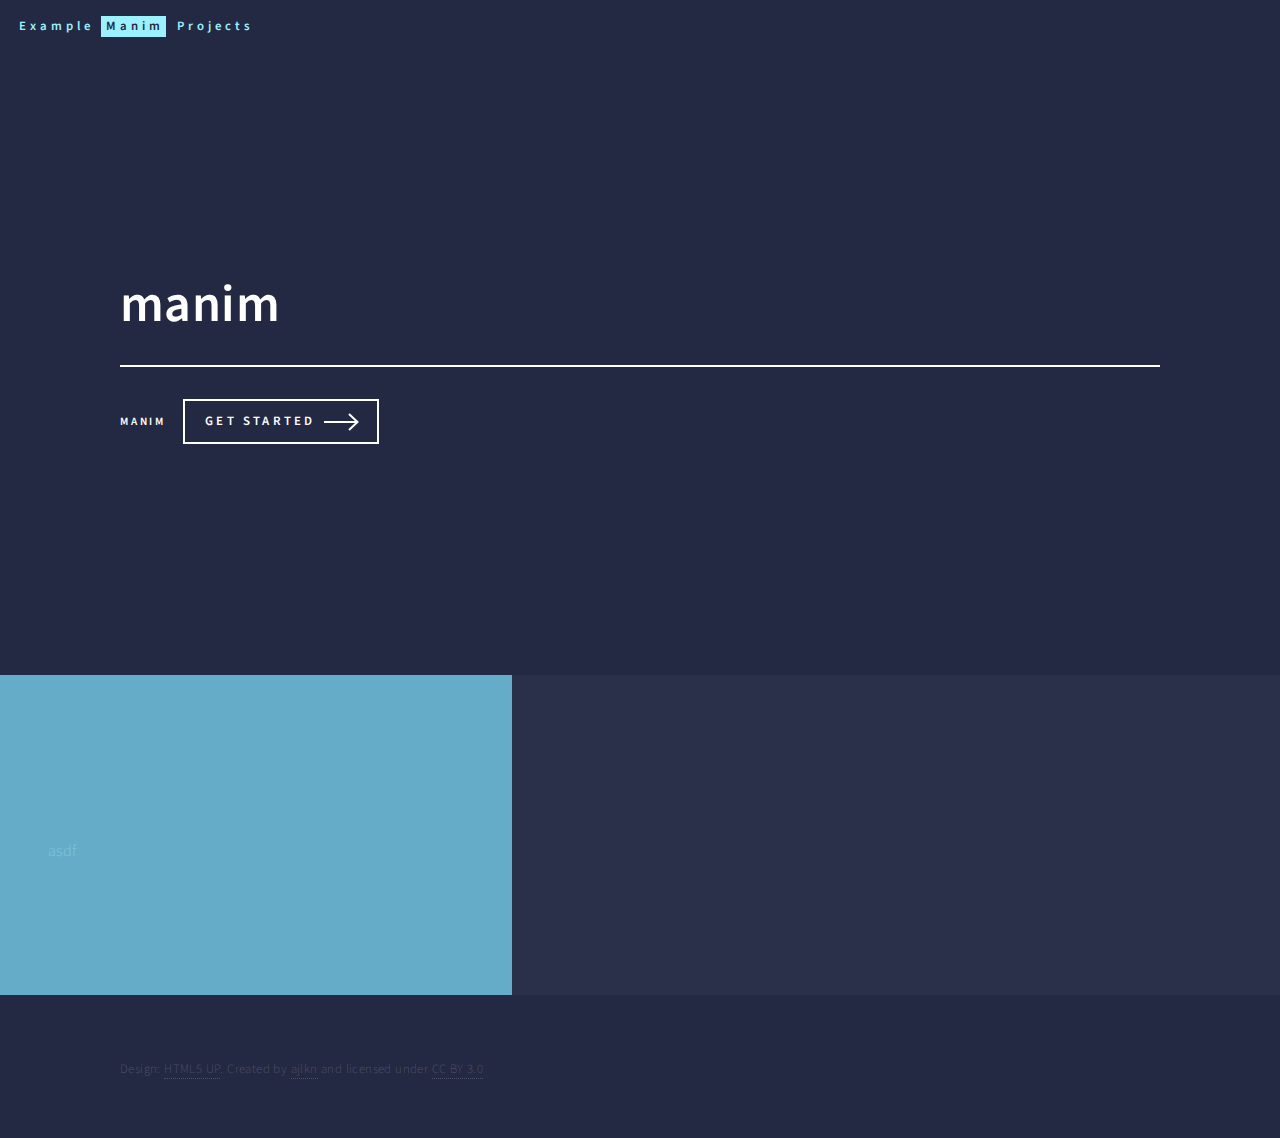
==== index.html @ ce010a5f "Add examples and example images" ====
<!DOCTYPE html>
<!--
	Forty by HTML5 UP
	html5up.net | @ajlkn
	Free for personal and commercial use under the CCA 3.0 license (html5up.net/license)
-->
<html>
    <head>
        <title>Manim Examples</title>
        <meta charset="utf-8" />
        <meta
            name="viewport"
            content="width=device-width, initial-scale=1, user-scalable=no"
        />
        <link rel="stylesheet" href="assets/css/main.css" />
        <noscript
            ><link rel="stylesheet" href="assets/css/noscript.css"
        /></noscript>
    </head>
    <body class="is-preload">
        <!-- Wrapper -->
        <div id="wrapper">
            <!-- Header -->
            <header id="header" class="alt">
                <a href="index.html" class="logo">
                    Example <strong>Manim</strong> Projects
                </a>
            </header>

            <!-- Banner -->
            <section id="banner" class="major">
                <div class="inner">
                    <header class="major">
                        <h1>manim</h1>
                    </header>
                    <div class="content">
                        <p>
                            manim
                        </p>
                        <ul class="actions">
                            <li>
                                <a href="#one" class="button next scrolly"
                                    >Get Started</a
                                >
                            </li>
                        </ul>
                    </div>
                </div>
            </section>

            <!-- Main -->
            <div id="main">
                <!-- Examples section -->
                <section id="one" class="tiles">
                    <article>
                        asdf
                    </article>
                </section>
            </div>

            <!-- Footer -->
            <footer id="footer">
                <div class="inner">
                    <ul class="copyright">
                        <li>
                            Design: <a href="https://html5up.net">HTML5 UP</a>.
                            Created by
                            <a href="https://twitter.com/ajlkn">ajlkn</a> and
                            licensed under
                            <a
                                href="http://creativecommons.org/licenses/by/3.0/"
                                >CC BY 3.0</a
                            >
                        </li>
                    </ul>
                </div>
            </footer>
        </div>

        <!-- Scripts -->
        <script src="assets/js/jquery.min.js"></script>
        <script src="assets/js/jquery.scrolly.min.js"></script>
        <script src="assets/js/jquery.scrollex.min.js"></script>
        <script src="assets/js/browser.min.js"></script>
        <script src="assets/js/breakpoints.min.js"></script>
        <script src="assets/js/util.js"></script>
        <script src="assets/js/main.js"></script>
    </body>
</html>
---- assets/css/main.css ----
@import url(fontawesome-all.min.css);
@import url("https://fonts.googleapis.com/css?family=Source+Sans+Pro:300,300italic,600,600italic");

/*
	Forty by HTML5 UP
	html5up.net | @ajlkn
	Free for personal and commercial use under the CCA 3.0 license (html5up.net/license)
*/

html, body, div, span, applet, object,
iframe, h1, h2, h3, h4, h5, h6, p, blockquote,
pre, a, abbr, acronym, address, big, cite,
code, del, dfn, em, img, ins, kbd, q, s, samp,
small, strike, strong, sub, sup, tt, var, b,
u, i, center, dl, dt, dd, ol, ul, li, fieldset,
form, label, legend, table, caption, tbody,
tfoot, thead, tr, th, td, article, aside,
canvas, details, embed, figure, figcaption,
footer, header, hgroup, menu, nav, output, ruby,
section, summary, time, mark, audio, video {
	margin: 0;
	padding: 0;
	border: 0;
	font-size: 100%;
	font: inherit;
	vertical-align: baseline;}

article, aside, details, figcaption, figure,
footer, header, hgroup, menu, nav, section {
	display: block;}

body {
	line-height: 1;
}

ol, ul {
	list-style: none;
}

blockquote, q {
	quotes: none;
}

	blockquote:before, blockquote:after, q:before, q:after {
		content: '';
		content: none;
	}

table {
	border-collapse: collapse;
	border-spacing: 0;
}

body {
	-webkit-text-size-adjust: none;
}

mark {
	background-color: transparent;
	color: inherit;
}

input::-moz-focus-inner {
	border: 0;
	padding: 0;
}

input, select, textarea {
	-moz-appearance: none;
	-webkit-appearance: none;
	-ms-appearance: none;
	appearance: none;
}

/* Basic */

	@-ms-viewport {
		width: device-width;
	}

	body {
		-ms-overflow-style: scrollbar;
	}

	@media screen and (max-width: 480px) {

		html, body {
			min-width: 320px;
		}

	}

	html {
		box-sizing: border-box;
	}

	*, *:before, *:after {
		box-sizing: inherit;
	}

	body {
		background: #242943;
	}

		body.is-preload *, body.is-preload *:before, body.is-preload *:after {
			-moz-animation: none !important;
			-webkit-animation: none !important;
			-ms-animation: none !important;
			animation: none !important;
			-moz-transition: none !important;
			-webkit-transition: none !important;
			-ms-transition: none !important;
			transition: none !important;
		}

/* Type */

	body, input, select, textarea {
		color: #ffffff;
		font-family: "Source Sans Pro", Helvetica, sans-serif;
		font-size: 17pt;
		font-weight: 300;
		letter-spacing: 0.025em;
		line-height: 1.65;
	}

		@media screen and (max-width: 1680px) {

			body, input, select, textarea {
				font-size: 14pt;
			}

		}

		@media screen and (max-width: 1280px) {

			body, input, select, textarea {
				font-size: 12pt;
			}

		}

		@media screen and (max-width: 360px) {

			body, input, select, textarea {
				font-size: 11pt;
			}

		}

	a {
		-moz-transition: color 0.2s ease-in-out, border-bottom-color 0.2s ease-in-out;
		-webkit-transition: color 0.2s ease-in-out, border-bottom-color 0.2s ease-in-out;
		-ms-transition: color 0.2s ease-in-out, border-bottom-color 0.2s ease-in-out;
		transition: color 0.2s ease-in-out, border-bottom-color 0.2s ease-in-out;
		border-bottom: dotted 1px;
		color: inherit;
		text-decoration: none;
	}

		a:hover {
			border-bottom-color: transparent;
			color: #9bf1ff !important;
		}

		a:active {
			color: #53e3fb !important;
		}

	strong, b {
		color: #ffffff;
		font-weight: 600;
	}

	em, i {
		font-style: italic;
	}

	p {
		margin: 0 0 2em 0;
	}

	h1, h2, h3, h4, h5, h6 {
		color: #ffffff;
		font-weight: 600;
		line-height: 1.65;
		margin: 0 0 1em 0;
	}

		h1 a, h2 a, h3 a, h4 a, h5 a, h6 a {
			color: inherit;
			border-bottom: 0;
		}

	h1 {
		font-size: 2.5em;
	}

	h2 {
		font-size: 1.75em;
	}

	h3 {
		font-size: 1.35em;
	}

	h4 {
		font-size: 1.1em;
	}

	h5 {
		font-size: 0.9em;
	}

	h6 {
		font-size: 0.7em;
	}

	@media screen and (max-width: 736px) {

		h1 {
			font-size: 2em;
		}

		h2 {
			font-size: 1.5em;
		}

		h3 {
			font-size: 1.25em;
		}

	}

	sub {
		font-size: 0.8em;
		position: relative;
		top: 0.5em;
	}

	sup {
		font-size: 0.8em;
		position: relative;
		top: -0.5em;
	}

	blockquote {
		border-left: solid 4px rgba(212, 212, 255, 0.1);
		font-style: italic;
		margin: 0 0 2em 0;
		padding: 0.5em 0 0.5em 2em;
	}

	code {
		background: rgba(212, 212, 255, 0.035);
		font-family: "Courier New", monospace;
		font-size: 0.9em;
		margin: 0 0.25em;
		padding: 0.25em 0.65em;
	}

	pre {
		-webkit-overflow-scrolling: touch;
		font-family: "Courier New", monospace;
		font-size: 0.9em;
		margin: 0 0 2em 0;
	}

		pre code {
			display: block;
			line-height: 1.75;
			padding: 1em 1.5em;
			overflow-x: auto;
		}

	hr {
		border: 0;
		border-bottom: solid 1px rgba(212, 212, 255, 0.1);
		margin: 2em 0;
	}

		hr.major {
			margin: 3em 0;
		}

	.align-left {
		text-align: left;
	}

	.align-center {
		text-align: center;
	}

	.align-right {
		text-align: right;
	}

/* Row */

	.row {
		display: flex;
		flex-wrap: wrap;
		box-sizing: border-box;
		align-items: stretch;
	}

		.row > * {
			box-sizing: border-box;
		}

		.row.gtr-uniform > * > :last-child {
			margin-bottom: 0;
		}

		.row.aln-left {
			justify-content: flex-start;
		}

		.row.aln-center {
			justify-content: center;
		}

		.row.aln-right {
			justify-content: flex-end;
		}

		.row.aln-top {
			align-items: flex-start;
		}

		.row.aln-middle {
			align-items: center;
		}

		.row.aln-bottom {
			align-items: flex-end;
		}

		.row > .imp {
			order: -1;
		}

		.row > .col-1 {
			width: 8.33333%;
		}

		.row > .off-1 {
			margin-left: 8.33333%;
		}

		.row > .col-2 {
			width: 16.66667%;
		}

		.row > .off-2 {
			margin-left: 16.66667%;
		}

		.row > .col-3 {
			width: 25%;
		}

		.row > .off-3 {
			margin-left: 25%;
		}

		.row > .col-4 {
			width: 33.33333%;
		}

		.row > .off-4 {
			margin-left: 33.33333%;
		}

		.row > .col-5 {
			width: 41.66667%;
		}

		.row > .off-5 {
			margin-left: 41.66667%;
		}

		.row > .col-6 {
			width: 50%;
		}

		.row > .off-6 {
			margin-left: 50%;
		}

		.row > .col-7 {
			width: 58.33333%;
		}

		.row > .off-7 {
			margin-left: 58.33333%;
		}

		.row > .col-8 {
			width: 66.66667%;
		}

		.row > .off-8 {
			margin-left: 66.66667%;
		}

		.row > .col-9 {
			width: 75%;
		}

		.row > .off-9 {
			margin-left: 75%;
		}

		.row > .col-10 {
			width: 83.33333%;
		}

		.row > .off-10 {
			margin-left: 83.33333%;
		}

		.row > .col-11 {
			width: 91.66667%;
		}

		.row > .off-11 {
			margin-left: 91.66667%;
		}

		.row > .col-12 {
			width: 100%;
		}

		.row > .off-12 {
			margin-left: 100%;
		}

		.row.gtr-0 {
			margin-top: 0;
			margin-left: 0em;
		}

			.row.gtr-0 > * {
				padding: 0 0 0 0em;
			}

			.row.gtr-0.gtr-uniform {
				margin-top: 0em;
			}

				.row.gtr-0.gtr-uniform > * {
					padding-top: 0em;
				}

		.row.gtr-25 {
			margin-top: 0;
			margin-left: -0.5em;
		}

			.row.gtr-25 > * {
				padding: 0 0 0 0.5em;
			}

			.row.gtr-25.gtr-uniform {
				margin-top: -0.5em;
			}

				.row.gtr-25.gtr-uniform > * {
					padding-top: 0.5em;
				}

		.row.gtr-50 {
			margin-top: 0;
			margin-left: -1em;
		}

			.row.gtr-50 > * {
				padding: 0 0 0 1em;
			}

			.row.gtr-50.gtr-uniform {
				margin-top: -1em;
			}

				.row.gtr-50.gtr-uniform > * {
					padding-top: 1em;
				}

		.row {
			margin-top: 0;
			margin-left: -2em;
		}

			.row > * {
				padding: 0 0 0 2em;
			}

			.row.gtr-uniform {
				margin-top: -2em;
			}

				.row.gtr-uniform > * {
					padding-top: 2em;
				}

		.row.gtr-150 {
			margin-top: 0;
			margin-left: -3em;
		}

			.row.gtr-150 > * {
				padding: 0 0 0 3em;
			}

			.row.gtr-150.gtr-uniform {
				margin-top: -3em;
			}

				.row.gtr-150.gtr-uniform > * {
					padding-top: 3em;
				}

		.row.gtr-200 {
			margin-top: 0;
			margin-left: -4em;
		}

			.row.gtr-200 > * {
				padding: 0 0 0 4em;
			}

			.row.gtr-200.gtr-uniform {
				margin-top: -4em;
			}

				.row.gtr-200.gtr-uniform > * {
					padding-top: 4em;
				}

		@media screen and (max-width: 1680px) {

			.row {
				display: flex;
				flex-wrap: wrap;
				box-sizing: border-box;
				align-items: stretch;
			}

				.row > * {
					box-sizing: border-box;
				}

				.row.gtr-uniform > * > :last-child {
					margin-bottom: 0;
				}

				.row.aln-left {
					justify-content: flex-start;
				}

				.row.aln-center {
					justify-content: center;
				}

				.row.aln-right {
					justify-content: flex-end;
				}

				.row.aln-top {
					align-items: flex-start;
				}

				.row.aln-middle {
					align-items: center;
				}

				.row.aln-bottom {
					align-items: flex-end;
				}

				.row > .imp-xlarge {
					order: -1;
				}

				.row > .col-1-xlarge {
					width: 8.33333%;
				}

				.row > .off-1-xlarge {
					margin-left: 8.33333%;
				}

				.row > .col-2-xlarge {
					width: 16.66667%;
				}

				.row > .off-2-xlarge {
					margin-left: 16.66667%;
				}

				.row > .col-3-xlarge {
					width: 25%;
				}

				.row > .off-3-xlarge {
					margin-left: 25%;
				}

				.row > .col-4-xlarge {
					width: 33.33333%;
				}

				.row > .off-4-xlarge {
					margin-left: 33.33333%;
				}

				.row > .col-5-xlarge {
					width: 41.66667%;
				}

				.row > .off-5-xlarge {
					margin-left: 41.66667%;
				}

				.row > .col-6-xlarge {
					width: 50%;
				}

				.row > .off-6-xlarge {
					margin-left: 50%;
				}

				.row > .col-7-xlarge {
					width: 58.33333%;
				}

				.row > .off-7-xlarge {
					margin-left: 58.33333%;
				}

				.row > .col-8-xlarge {
					width: 66.66667%;
				}

				.row > .off-8-xlarge {
					margin-left: 66.66667%;
				}

				.row > .col-9-xlarge {
					width: 75%;
				}

				.row > .off-9-xlarge {
					margin-left: 75%;
				}

				.row > .col-10-xlarge {
					width: 83.33333%;
				}

				.row > .off-10-xlarge {
					margin-left: 83.33333%;
				}

				.row > .col-11-xlarge {
					width: 91.66667%;
				}

				.row > .off-11-xlarge {
					margin-left: 91.66667%;
				}

				.row > .col-12-xlarge {
					width: 100%;
				}

				.row > .off-12-xlarge {
					margin-left: 100%;
				}

				.row.gtr-0 {
					margin-top: 0;
					margin-left: 0em;
				}

					.row.gtr-0 > * {
						padding: 0 0 0 0em;
					}

					.row.gtr-0.gtr-uniform {
						margin-top: 0em;
					}

						.row.gtr-0.gtr-uniform > * {
							padding-top: 0em;
						}

				.row.gtr-25 {
					margin-top: 0;
					margin-left: -0.5em;
				}

					.row.gtr-25 > * {
						padding: 0 0 0 0.5em;
					}

					.row.gtr-25.gtr-uniform {
						margin-top: -0.5em;
					}

						.row.gtr-25.gtr-uniform > * {
							padding-top: 0.5em;
						}

				.row.gtr-50 {
					margin-top: 0;
					margin-left: -1em;
				}

					.row.gtr-50 > * {
						padding: 0 0 0 1em;
					}

					.row.gtr-50.gtr-uniform {
						margin-top: -1em;
					}

						.row.gtr-50.gtr-uniform > * {
							padding-top: 1em;
						}

				.row {
					margin-top: 0;
					margin-left: -2em;
				}

					.row > * {
						padding: 0 0 0 2em;
					}

					.row.gtr-uniform {
						margin-top: -2em;
					}

						.row.gtr-uniform > * {
							padding-top: 2em;
						}

				.row.gtr-150 {
					margin-top: 0;
					margin-left: -3em;
				}

					.row.gtr-150 > * {
						padding: 0 0 0 3em;
					}

					.row.gtr-150.gtr-uniform {
						margin-top: -3em;
					}

						.row.gtr-150.gtr-uniform > * {
							padding-top: 3em;
						}

				.row.gtr-200 {
					margin-top: 0;
					margin-left: -4em;
				}

					.row.gtr-200 > * {
						padding: 0 0 0 4em;
					}

					.row.gtr-200.gtr-uniform {
						margin-top: -4em;
					}

						.row.gtr-200.gtr-uniform > * {
							padding-top: 4em;
						}

		}

		@media screen and (max-width: 1280px) {

			.row {
				display: flex;
				flex-wrap: wrap;
				box-sizing: border-box;
				align-items: stretch;
			}

				.row > * {
					box-sizing: border-box;
				}

				.row.gtr-uniform > * > :last-child {
					margin-bottom: 0;
				}

				.row.aln-left {
					justify-content: flex-start;
				}

				.row.aln-center {
					justify-content: center;
				}

				.row.aln-right {
					justify-content: flex-end;
				}

				.row.aln-top {
					align-items: flex-start;
				}

				.row.aln-middle {
					align-items: center;
				}

				.row.aln-bottom {
					align-items: flex-end;
				}

				.row > .imp-large {
					order: -1;
				}

				.row > .col-1-large {
					width: 8.33333%;
				}

				.row > .off-1-large {
					margin-left: 8.33333%;
				}

				.row > .col-2-large {
					width: 16.66667%;
				}

				.row > .off-2-large {
					margin-left: 16.66667%;
				}

				.row > .col-3-large {
					width: 25%;
				}

				.row > .off-3-large {
					margin-left: 25%;
				}

				.row > .col-4-large {
					width: 33.33333%;
				}

				.row > .off-4-large {
					margin-left: 33.33333%;
				}

				.row > .col-5-large {
					width: 41.66667%;
				}

				.row > .off-5-large {
					margin-left: 41.66667%;
				}

				.row > .col-6-large {
					width: 50%;
				}

				.row > .off-6-large {
					margin-left: 50%;
				}

				.row > .col-7-large {
					width: 58.33333%;
				}

				.row > .off-7-large {
					margin-left: 58.33333%;
				}

				.row > .col-8-large {
					width: 66.66667%;
				}

				.row > .off-8-large {
					margin-left: 66.66667%;
				}

				.row > .col-9-large {
					width: 75%;
				}

				.row > .off-9-large {
					margin-left: 75%;
				}

				.row > .col-10-large {
					width: 83.33333%;
				}

				.row > .off-10-large {
					margin-left: 83.33333%;
				}

				.row > .col-11-large {
					width: 91.66667%;
				}

				.row > .off-11-large {
					margin-left: 91.66667%;
				}

				.row > .col-12-large {
					width: 100%;
				}

				.row > .off-12-large {
					margin-left: 100%;
				}

				.row.gtr-0 {
					margin-top: 0;
					margin-left: 0em;
				}

					.row.gtr-0 > * {
						padding: 0 0 0 0em;
					}

					.row.gtr-0.gtr-uniform {
						margin-top: 0em;
					}

						.row.gtr-0.gtr-uniform > * {
							padding-top: 0em;
						}

				.row.gtr-25 {
					margin-top: 0;
					margin-left: -0.375em;
				}

					.row.gtr-25 > * {
						padding: 0 0 0 0.375em;
					}

					.row.gtr-25.gtr-uniform {
						margin-top: -0.375em;
					}

						.row.gtr-25.gtr-uniform > * {
							padding-top: 0.375em;
						}

				.row.gtr-50 {
					margin-top: 0;
					margin-left: -0.75em;
				}

					.row.gtr-50 > * {
						padding: 0 0 0 0.75em;
					}

					.row.gtr-50.gtr-uniform {
						margin-top: -0.75em;
					}

						.row.gtr-50.gtr-uniform > * {
							padding-top: 0.75em;
						}

				.row {
					margin-top: 0;
					margin-left: -1.5em;
				}

					.row > * {
						padding: 0 0 0 1.5em;
					}

					.row.gtr-uniform {
						margin-top: -1.5em;
					}

						.row.gtr-uniform > * {
							padding-top: 1.5em;
						}

				.row.gtr-150 {
					margin-top: 0;
					margin-left: -2.25em;
				}

					.row.gtr-150 > * {
						padding: 0 0 0 2.25em;
					}

					.row.gtr-150.gtr-uniform {
						margin-top: -2.25em;
					}

						.row.gtr-150.gtr-uniform > * {
							padding-top: 2.25em;
						}

				.row.gtr-200 {
					margin-top: 0;
					margin-left: -3em;
				}

					.row.gtr-200 > * {
						padding: 0 0 0 3em;
					}

					.row.gtr-200.gtr-uniform {
						margin-top: -3em;
					}

						.row.gtr-200.gtr-uniform > * {
							padding-top: 3em;
						}

		}

		@media screen and (max-width: 980px) {

			.row {
				display: flex;
				flex-wrap: wrap;
				box-sizing: border-box;
				align-items: stretch;
			}

				.row > * {
					box-sizing: border-box;
				}

				.row.gtr-uniform > * > :last-child {
					margin-bottom: 0;
				}

				.row.aln-left {
					justify-content: flex-start;
				}

				.row.aln-center {
					justify-content: center;
				}

				.row.aln-right {
					justify-content: flex-end;
				}

				.row.aln-top {
					align-items: flex-start;
				}

				.row.aln-middle {
					align-items: center;
				}

				.row.aln-bottom {
					align-items: flex-end;
				}

				.row > .imp-medium {
					order: -1;
				}

				.row > .col-1-medium {
					width: 8.33333%;
				}

				.row > .off-1-medium {
					margin-left: 8.33333%;
				}

				.row > .col-2-medium {
					width: 16.66667%;
				}

				.row > .off-2-medium {
					margin-left: 16.66667%;
				}

				.row > .col-3-medium {
					width: 25%;
				}

				.row > .off-3-medium {
					margin-left: 25%;
				}

				.row > .col-4-medium {
					width: 33.33333%;
				}

				.row > .off-4-medium {
					margin-left: 33.33333%;
				}

				.row > .col-5-medium {
					width: 41.66667%;
				}

				.row > .off-5-medium {
					margin-left: 41.66667%;
				}

				.row > .col-6-medium {
					width: 50%;
				}

				.row > .off-6-medium {
					margin-left: 50%;
				}

				.row > .col-7-medium {
					width: 58.33333%;
				}

				.row > .off-7-medium {
					margin-left: 58.33333%;
				}

				.row > .col-8-medium {
					width: 66.66667%;
				}

				.row > .off-8-medium {
					margin-left: 66.66667%;
				}

				.row > .col-9-medium {
					width: 75%;
				}

				.row > .off-9-medium {
					margin-left: 75%;
				}

				.row > .col-10-medium {
					width: 83.33333%;
				}

				.row > .off-10-medium {
					margin-left: 83.33333%;
				}

				.row > .col-11-medium {
					width: 91.66667%;
				}

				.row > .off-11-medium {
					margin-left: 91.66667%;
				}

				.row > .col-12-medium {
					width: 100%;
				}

				.row > .off-12-medium {
					margin-left: 100%;
				}

				.row.gtr-0 {
					margin-top: 0;
					margin-left: 0em;
				}

					.row.gtr-0 > * {
						padding: 0 0 0 0em;
					}

					.row.gtr-0.gtr-uniform {
						margin-top: 0em;
					}

						.row.gtr-0.gtr-uniform > * {
							padding-top: 0em;
						}

				.row.gtr-25 {
					margin-top: 0;
					margin-left: -0.375em;
				}

					.row.gtr-25 > * {
						padding: 0 0 0 0.375em;
					}

					.row.gtr-25.gtr-uniform {
						margin-top: -0.375em;
					}

						.row.gtr-25.gtr-uniform > * {
							padding-top: 0.375em;
						}

				.row.gtr-50 {
					margin-top: 0;
					margin-left: -0.75em;
				}

					.row.gtr-50 > * {
						padding: 0 0 0 0.75em;
					}

					.row.gtr-50.gtr-uniform {
						margin-top: -0.75em;
					}

						.row.gtr-50.gtr-uniform > * {
							padding-top: 0.75em;
						}

				.row {
					margin-top: 0;
					margin-left: -1.5em;
				}

					.row > * {
						padding: 0 0 0 1.5em;
					}

					.row.gtr-uniform {
						margin-top: -1.5em;
					}

						.row.gtr-uniform > * {
							padding-top: 1.5em;
						}

				.row.gtr-150 {
					margin-top: 0;
					margin-left: -2.25em;
				}

					.row.gtr-150 > * {
						padding: 0 0 0 2.25em;
					}

					.row.gtr-150.gtr-uniform {
						margin-top: -2.25em;
					}

						.row.gtr-150.gtr-uniform > * {
							padding-top: 2.25em;
						}

				.row.gtr-200 {
					margin-top: 0;
					margin-left: -3em;
				}

					.row.gtr-200 > * {
						padding: 0 0 0 3em;
					}

					.row.gtr-200.gtr-uniform {
						margin-top: -3em;
					}

						.row.gtr-200.gtr-uniform > * {
							padding-top: 3em;
						}

		}

		@media screen and (max-width: 736px) {

			.row {
				display: flex;
				flex-wrap: wrap;
				box-sizing: border-box;
				align-items: stretch;
			}

				.row > * {
					box-sizing: border-box;
				}

				.row.gtr-uniform > * > :last-child {
					margin-bottom: 0;
				}

				.row.aln-left {
					justify-content: flex-start;
				}

				.row.aln-center {
					justify-content: center;
				}

				.row.aln-right {
					justify-content: flex-end;
				}

				.row.aln-top {
					align-items: flex-start;
				}

				.row.aln-middle {
					align-items: center;
				}

				.row.aln-bottom {
					align-items: flex-end;
				}

				.row > .imp-small {
					order: -1;
				}

				.row > .col-1-small {
					width: 8.33333%;
				}

				.row > .off-1-small {
					margin-left: 8.33333%;
				}

				.row > .col-2-small {
					width: 16.66667%;
				}

				.row > .off-2-small {
					margin-left: 16.66667%;
				}

				.row > .col-3-small {
					width: 25%;
				}

				.row > .off-3-small {
					margin-left: 25%;
				}

				.row > .col-4-small {
					width: 33.33333%;
				}

				.row > .off-4-small {
					margin-left: 33.33333%;
				}

				.row > .col-5-small {
					width: 41.66667%;
				}

				.row > .off-5-small {
					margin-left: 41.66667%;
				}

				.row > .col-6-small {
					width: 50%;
				}

				.row > .off-6-small {
					margin-left: 50%;
				}

				.row > .col-7-small {
					width: 58.33333%;
				}

				.row > .off-7-small {
					margin-left: 58.33333%;
				}

				.row > .col-8-small {
					width: 66.66667%;
				}

				.row > .off-8-small {
					margin-left: 66.66667%;
				}

				.row > .col-9-small {
					width: 75%;
				}

				.row > .off-9-small {
					margin-left: 75%;
				}

				.row > .col-10-small {
					width: 83.33333%;
				}

				.row > .off-10-small {
					margin-left: 83.33333%;
				}

				.row > .col-11-small {
					width: 91.66667%;
				}

				.row > .off-11-small {
					margin-left: 91.66667%;
				}

				.row > .col-12-small {
					width: 100%;
				}

				.row > .off-12-small {
					margin-left: 100%;
				}

				.row.gtr-0 {
					margin-top: 0;
					margin-left: 0em;
				}

					.row.gtr-0 > * {
						padding: 0 0 0 0em;
					}

					.row.gtr-0.gtr-uniform {
						margin-top: 0em;
					}

						.row.gtr-0.gtr-uniform > * {
							padding-top: 0em;
						}

				.row.gtr-25 {
					margin-top: 0;
					margin-left: -0.3125em;
				}

					.row.gtr-25 > * {
						padding: 0 0 0 0.3125em;
					}

					.row.gtr-25.gtr-uniform {
						margin-top: -0.3125em;
					}

						.row.gtr-25.gtr-uniform > * {
							padding-top: 0.3125em;
						}

				.row.gtr-50 {
					margin-top: 0;
					margin-left: -0.625em;
				}

					.row.gtr-50 > * {
						padding: 0 0 0 0.625em;
					}

					.row.gtr-50.gtr-uniform {
						margin-top: -0.625em;
					}

						.row.gtr-50.gtr-uniform > * {
							padding-top: 0.625em;
						}

				.row {
					margin-top: 0;
					margin-left: -1.25em;
				}

					.row > * {
						padding: 0 0 0 1.25em;
					}

					.row.gtr-uniform {
						margin-top: -1.25em;
					}

						.row.gtr-uniform > * {
							padding-top: 1.25em;
						}

				.row.gtr-150 {
					margin-top: 0;
					margin-left: -1.875em;
				}

					.row.gtr-150 > * {
						padding: 0 0 0 1.875em;
					}

					.row.gtr-150.gtr-uniform {
						margin-top: -1.875em;
					}

						.row.gtr-150.gtr-uniform > * {
							padding-top: 1.875em;
						}

				.row.gtr-200 {
					margin-top: 0;
					margin-left: -2.5em;
				}

					.row.gtr-200 > * {
						padding: 0 0 0 2.5em;
					}

					.row.gtr-200.gtr-uniform {
						margin-top: -2.5em;
					}

						.row.gtr-200.gtr-uniform > * {
							padding-top: 2.5em;
						}

		}

		@media screen and (max-width: 480px) {

			.row {
				display: flex;
				flex-wrap: wrap;
				box-sizing: border-box;
				align-items: stretch;
			}

				.row > * {
					box-sizing: border-box;
				}

				.row.gtr-uniform > * > :last-child {
					margin-bottom: 0;
				}

				.row.aln-left {
					justify-content: flex-start;
				}

				.row.aln-center {
					justify-content: center;
				}

				.row.aln-right {
					justify-content: flex-end;
				}

				.row.aln-top {
					align-items: flex-start;
				}

				.row.aln-middle {
					align-items: center;
				}

				.row.aln-bottom {
					align-items: flex-end;
				}

				.row > .imp-xsmall {
					order: -1;
				}

				.row > .col-1-xsmall {
					width: 8.33333%;
				}

				.row > .off-1-xsmall {
					margin-left: 8.33333%;
				}

				.row > .col-2-xsmall {
					width: 16.66667%;
				}

				.row > .off-2-xsmall {
					margin-left: 16.66667%;
				}

				.row > .col-3-xsmall {
					width: 25%;
				}

				.row > .off-3-xsmall {
					margin-left: 25%;
				}

				.row > .col-4-xsmall {
					width: 33.33333%;
				}

				.row > .off-4-xsmall {
					margin-left: 33.33333%;
				}

				.row > .col-5-xsmall {
					width: 41.66667%;
				}

				.row > .off-5-xsmall {
					margin-left: 41.66667%;
				}

				.row > .col-6-xsmall {
					width: 50%;
				}

				.row > .off-6-xsmall {
					margin-left: 50%;
				}

				.row > .col-7-xsmall {
					width: 58.33333%;
				}

				.row > .off-7-xsmall {
					margin-left: 58.33333%;
				}

				.row > .col-8-xsmall {
					width: 66.66667%;
				}

				.row > .off-8-xsmall {
					margin-left: 66.66667%;
				}

				.row > .col-9-xsmall {
					width: 75%;
				}

				.row > .off-9-xsmall {
					margin-left: 75%;
				}

				.row > .col-10-xsmall {
					width: 83.33333%;
				}

				.row > .off-10-xsmall {
					margin-left: 83.33333%;
				}

				.row > .col-11-xsmall {
					width: 91.66667%;
				}

				.row > .off-11-xsmall {
					margin-left: 91.66667%;
				}

				.row > .col-12-xsmall {
					width: 100%;
				}

				.row > .off-12-xsmall {
					margin-left: 100%;
				}

				.row.gtr-0 {
					margin-top: 0;
					margin-left: 0em;
				}

					.row.gtr-0 > * {
						padding: 0 0 0 0em;
					}

					.row.gtr-0.gtr-uniform {
						margin-top: 0em;
					}

						.row.gtr-0.gtr-uniform > * {
							padding-top: 0em;
						}

				.row.gtr-25 {
					margin-top: 0;
					margin-left: -0.3125em;
				}

					.row.gtr-25 > * {
						padding: 0 0 0 0.3125em;
					}

					.row.gtr-25.gtr-uniform {
						margin-top: -0.3125em;
					}

						.row.gtr-25.gtr-uniform > * {
							padding-top: 0.3125em;
						}

				.row.gtr-50 {
					margin-top: 0;
					margin-left: -0.625em;
				}

					.row.gtr-50 > * {
						padding: 0 0 0 0.625em;
					}

					.row.gtr-50.gtr-uniform {
						margin-top: -0.625em;
					}

						.row.gtr-50.gtr-uniform > * {
							padding-top: 0.625em;
						}

				.row {
					margin-top: 0;
					margin-left: -1.25em;
				}

					.row > * {
						padding: 0 0 0 1.25em;
					}

					.row.gtr-uniform {
						margin-top: -1.25em;
					}

						.row.gtr-uniform > * {
							padding-top: 1.25em;
						}

				.row.gtr-150 {
					margin-top: 0;
					margin-left: -1.875em;
				}

					.row.gtr-150 > * {
						padding: 0 0 0 1.875em;
					}

					.row.gtr-150.gtr-uniform {
						margin-top: -1.875em;
					}

						.row.gtr-150.gtr-uniform > * {
							padding-top: 1.875em;
						}

				.row.gtr-200 {
					margin-top: 0;
					margin-left: -2.5em;
				}

					.row.gtr-200 > * {
						padding: 0 0 0 2.5em;
					}

					.row.gtr-200.gtr-uniform {
						margin-top: -2.5em;
					}

						.row.gtr-200.gtr-uniform > * {
							padding-top: 2.5em;
						}

		}

/* Section/Article */

	section.special, article.special {
		text-align: center;
	}

	header.major {
		width: -moz-max-content;
		width: -webkit-max-content;
		width: -ms-max-content;
		width: max-content;
		margin-bottom: 2em;
	}

		header.major > :first-child {
			margin-bottom: 0;
			width: calc(100% + 0.5em);
		}

			header.major > :first-child:after {
				content: '';
				background-color: #ffffff;
				display: block;
				height: 2px;
				margin: 0.325em 0 0.5em 0;
				width: 100%;
			}

		header.major > p {
			font-size: 0.7em;
			font-weight: 600;
			letter-spacing: 0.25em;
			margin-bottom: 0;
			text-transform: uppercase;
		}

		body.is-ie header.major > :first-child:after {
			max-width: 9em;
		}

		body.is-ie header.major > h1:after {
			max-width: 100% !important;
		}

	@media screen and (max-width: 736px) {

		header.major > p br {
			display: none;
		}

	}

/* Form */

	form {
		margin: 0 0 2em 0;
	}

		form > :last-child {
			margin-bottom: 0;
		}

		form > .fields {
			display: -moz-flex;
			display: -webkit-flex;
			display: -ms-flex;
			display: flex;
			-moz-flex-wrap: wrap;
			-webkit-flex-wrap: wrap;
			-ms-flex-wrap: wrap;
			flex-wrap: wrap;
			width: calc(100% + 3em);
			margin: -1.5em 0 2em -1.5em;
		}

			form > .fields > .field {
				-moz-flex-grow: 0;
				-webkit-flex-grow: 0;
				-ms-flex-grow: 0;
				flex-grow: 0;
				-moz-flex-shrink: 0;
				-webkit-flex-shrink: 0;
				-ms-flex-shrink: 0;
				flex-shrink: 0;
				padding: 1.5em 0 0 1.5em;
				width: calc(100% - 1.5em);
			}

				form > .fields > .field.half {
					width: calc(50% - 0.75em);
				}

				form > .fields > .field.third {
					width: calc(100%/3 - 0.5em);
				}

				form > .fields > .field.quarter {
					width: calc(25% - 0.375em);
				}

		@media screen and (max-width: 480px) {

			form > .fields {
				width: calc(100% + 3em);
				margin: -1.5em 0 2em -1.5em;
			}

				form > .fields > .field {
					padding: 1.5em 0 0 1.5em;
					width: calc(100% - 1.5em);
				}

					form > .fields > .field.half {
						width: calc(100% - 1.5em);
					}

					form > .fields > .field.third {
						width: calc(100% - 1.5em);
					}

					form > .fields > .field.quarter {
						width: calc(100% - 1.5em);
					}

		}

	label {
		color: #ffffff;
		display: block;
		font-size: 0.8em;
		font-weight: 600;
		letter-spacing: 0.25em;
		margin: 0 0 1em 0;
		text-transform: uppercase;
	}

	input[type="text"],
	input[type="password"],
	input[type="email"],
	input[type="tel"],
	input[type="search"],
	input[type="url"],
	select,
	textarea {
		-moz-appearance: none;
		-webkit-appearance: none;
		-ms-appearance: none;
		appearance: none;
		background: rgba(212, 212, 255, 0.035);
		border: none;
		border-radius: 0;
		color: inherit;
		display: block;
		outline: 0;
		padding: 0 1em;
		text-decoration: none;
		width: 100%;
	}

		input[type="text"]:invalid,
		input[type="password"]:invalid,
		input[type="email"]:invalid,
		input[type="tel"]:invalid,
		input[type="search"]:invalid,
		input[type="url"]:invalid,
		select:invalid,
		textarea:invalid {
			box-shadow: none;
		}

		input[type="text"]:focus,
		input[type="password"]:focus,
		input[type="email"]:focus,
		input[type="tel"]:focus,
		input[type="search"]:focus,
		input[type="url"]:focus,
		select:focus,
		textarea:focus {
			border-color: #9bf1ff;
			box-shadow: 0 0 0 2px #9bf1ff;
		}

	select {
		background-image: url("data:image/svg+xml;charset=utf8,%3Csvg xmlns='http://www.w3.org/2000/svg' width='40' height='40' preserveAspectRatio='none' viewBox='0 0 40 40'%3E%3Cpath d='M9.4,12.3l10.4,10.4l10.4-10.4c0.2-0.2,0.5-0.4,0.9-0.4c0.3,0,0.6,0.1,0.9,0.4l3.3,3.3c0.2,0.2,0.4,0.5,0.4,0.9 c0,0.4-0.1,0.6-0.4,0.9L20.7,31.9c-0.2,0.2-0.5,0.4-0.9,0.4c-0.3,0-0.6-0.1-0.9-0.4L4.3,17.3c-0.2-0.2-0.4-0.5-0.4-0.9 c0-0.4,0.1-0.6,0.4-0.9l3.3-3.3c0.2-0.2,0.5-0.4,0.9-0.4S9.1,12.1,9.4,12.3z' fill='rgba(212, 212, 255, 0.1)' /%3E%3C/svg%3E");
		background-size: 1.25rem;
		background-repeat: no-repeat;
		background-position: calc(100% - 1rem) center;
		height: 2.75em;
		padding-right: 2.75em;
		text-overflow: ellipsis;
	}

		select option {
			color: #ffffff;
			background: #242943;
		}

		select:focus::-ms-value {
			background-color: transparent;
		}

		select::-ms-expand {
			display: none;
		}

	input[type="text"],
	input[type="password"],
	input[type="email"],
	input[type="tel"],
	input[type="search"],
	input[type="url"],
	select {
		height: 2.75em;
	}

	textarea {
		padding: 0.75em 1em;
	}

	input[type="checkbox"],
	input[type="radio"] {
		-moz-appearance: none;
		-webkit-appearance: none;
		-ms-appearance: none;
		appearance: none;
		display: block;
		float: left;
		margin-right: -2em;
		opacity: 0;
		width: 1em;
		z-index: -1;
	}

		input[type="checkbox"] + label,
		input[type="radio"] + label {
			text-decoration: none;
			color: #ffffff;
			cursor: pointer;
			display: inline-block;
			font-weight: 300;
			padding-left: 2.65em;
			padding-right: 0.75em;
			position: relative;
		}

			input[type="checkbox"] + label:before,
			input[type="radio"] + label:before {
				-moz-osx-font-smoothing: grayscale;
				-webkit-font-smoothing: antialiased;
				display: inline-block;
				font-style: normal;
				font-variant: normal;
				text-rendering: auto;
				line-height: 1;
				text-transform: none !important;
				font-family: 'Font Awesome 5 Free';
				font-weight: 900;
			}

			input[type="checkbox"] + label:before,
			input[type="radio"] + label:before {
				background: rgba(212, 212, 255, 0.035);
				content: '';
				display: inline-block;
				font-size: 0.8em;
				height: 2.0625em;
				left: 0;
				letter-spacing: 0;
				line-height: 2.0625em;
				position: absolute;
				text-align: center;
				top: 0;
				width: 2.0625em;
			}

		input[type="checkbox"]:checked + label:before,
		input[type="radio"]:checked + label:before {
			background: #ffffff;
			border-color: #9bf1ff;
			content: '\f00c';
			color: #242943;
		}

		input[type="checkbox"]:focus + label:before,
		input[type="radio"]:focus + label:before {
			box-shadow: 0 0 0 2px #9bf1ff;
		}

	input[type="radio"] + label:before {
		border-radius: 100%;
	}

	::-webkit-input-placeholder {
		color: rgba(244, 244, 255, 0.2) !important;
		opacity: 1.0;
	}

	:-moz-placeholder {
		color: rgba(244, 244, 255, 0.2) !important;
		opacity: 1.0;
	}

	::-moz-placeholder {
		color: rgba(244, 244, 255, 0.2) !important;
		opacity: 1.0;
	}

	:-ms-input-placeholder {
		color: rgba(244, 244, 255, 0.2) !important;
		opacity: 1.0;
	}

/* Box */

	.box {
		border: solid 1px rgba(212, 212, 255, 0.1);
		margin-bottom: 2em;
		padding: 1.5em;
	}

		.box > :last-child,
		.box > :last-child > :last-child,
		.box > :last-child > :last-child > :last-child {
			margin-bottom: 0;
		}

		.box.alt {
			border: 0;
			border-radius: 0;
			padding: 0;
		}

/* Icon */

	.icon {
		text-decoration: none;
		border-bottom: none;
		position: relative;
	}

		.icon:before {
			-moz-osx-font-smoothing: grayscale;
			-webkit-font-smoothing: antialiased;
			display: inline-block;
			font-style: normal;
			font-variant: normal;
			text-rendering: auto;
			line-height: 1;
			text-transform: none !important;
			font-family: 'Font Awesome 5 Free';
			font-weight: 400;
		}

		.icon > .label {
			display: none;
		}

		.icon:before {
			line-height: inherit;
		}

		.icon.solid:before {
			font-weight: 900;
		}

		.icon.brands:before {
			font-family: 'Font Awesome 5 Brands';
		}

		.icon.alt:before {
			background-color: #ffffff;
			border-radius: 100%;
			color: #242943;
			display: inline-block;
			height: 2em;
			line-height: 2em;
			text-align: center;
			width: 2em;
		}

	a.icon.alt:before {
		-moz-transition: background-color 0.2s ease-in-out;
		-webkit-transition: background-color 0.2s ease-in-out;
		-ms-transition: background-color 0.2s ease-in-out;
		transition: background-color 0.2s ease-in-out;
	}

	a.icon.alt:hover:before {
		background-color: #6fc3df;
	}

	a.icon.alt:active:before {
		background-color: #37a6cb;
	}

/* Image */

	.image {
		border: 0;
		display: inline-block;
		position: relative;
	}

		.image img {
			display: block;
		}

		.image.left, .image.right {
			max-width: 30%;
		}

			.image.left img, .image.right img {
				width: 100%;
			}

		.image.left {
			float: left;
			margin: 0 1.5em 1.25em 0;
			top: 0.25em;
		}

		.image.right {
			float: right;
			margin: 0 0 1.25em 1.5em;
			top: 0.25em;
		}

		.image.fit {
			display: block;
			margin: 0 0 2em 0;
			width: 100%;
		}

			.image.fit img {
				width: 100%;
			}

		.image.main {
			display: block;
			margin: 2.5em 0;
			width: 100%;
		}

			.image.main img {
				width: 100%;
			}

			@media screen and (max-width: 736px) {

				.image.main {
					margin: 1.5em 0;
				}

			}

/* List */

	ol {
		list-style: decimal;
		margin: 0 0 2em 0;
		padding-left: 1.25em;
	}

		ol li {
			padding-left: 0.25em;
		}

	ul {
		list-style: disc;
		margin: 0 0 2em 0;
		padding-left: 1em;
	}

		ul li {
			padding-left: 0.5em;
		}

		ul.alt {
			list-style: none;
			padding-left: 0;
		}

			ul.alt li {
				border-top: solid 1px rgba(212, 212, 255, 0.1);
				padding: 0.5em 0;
			}

				ul.alt li:first-child {
					border-top: 0;
					padding-top: 0;
				}

	dl {
		margin: 0 0 2em 0;
	}

		dl dt {
			display: block;
			font-weight: 600;
			margin: 0 0 1em 0;
		}

		dl dd {
			margin-left: 2em;
		}

/* Actions */

	ul.actions {
		display: -moz-flex;
		display: -webkit-flex;
		display: -ms-flex;
		display: flex;
		cursor: default;
		list-style: none;
		margin-left: -1em;
		padding-left: 0;
	}

		ul.actions li {
			padding: 0 0 0 1em;
			vertical-align: middle;
		}

		ul.actions.special {
			-moz-justify-content: center;
			-webkit-justify-content: center;
			-ms-justify-content: center;
			justify-content: center;
			width: 100%;
			margin-left: 0;
		}

			ul.actions.special li:first-child {
				padding-left: 0;
			}

		ul.actions.stacked {
			-moz-flex-direction: column;
			-webkit-flex-direction: column;
			-ms-flex-direction: column;
			flex-direction: column;
			margin-left: 0;
		}

			ul.actions.stacked li {
				padding: 1.3em 0 0 0;
			}

				ul.actions.stacked li:first-child {
					padding-top: 0;
				}

		ul.actions.fit {
			width: calc(100% + 1em);
		}

			ul.actions.fit li {
				-moz-flex-grow: 1;
				-webkit-flex-grow: 1;
				-ms-flex-grow: 1;
				flex-grow: 1;
				-moz-flex-shrink: 1;
				-webkit-flex-shrink: 1;
				-ms-flex-shrink: 1;
				flex-shrink: 1;
				width: 100%;
			}

				ul.actions.fit li > * {
					width: 100%;
				}

			ul.actions.fit.stacked {
				width: 100%;
			}

/* Icons */

	ul.icons {
		cursor: default;
		list-style: none;
		padding-left: 0;
	}

		ul.icons li {
			display: inline-block;
			padding: 0 1em 0 0;
		}

			ul.icons li:last-child {
				padding-right: 0;
			}

		@media screen and (max-width: 736px) {

			ul.icons li {
				padding: 0 0.75em 0 0;
			}

		}

/* Pagination */

	ul.pagination {
		cursor: default;
		list-style: none;
		padding-left: 0;
	}

		ul.pagination li {
			display: inline-block;
			padding-left: 0;
			vertical-align: middle;
		}

			ul.pagination li > .page {
				-moz-transition: background-color 0.2s ease-in-out, color 0.2s ease-in-out;
				-webkit-transition: background-color 0.2s ease-in-out, color 0.2s ease-in-out;
				-ms-transition: background-color 0.2s ease-in-out, color 0.2s ease-in-out;
				transition: background-color 0.2s ease-in-out, color 0.2s ease-in-out;
				border-bottom: 0;
				display: inline-block;
				font-size: 0.8em;
				font-weight: 600;
				height: 1.5em;
				line-height: 1.5em;
				margin: 0 0.125em;
				min-width: 1.5em;
				padding: 0 0.5em;
				text-align: center;
			}

				ul.pagination li > .page.active {
					background-color: #ffffff;
					color: #242943;
				}

					ul.pagination li > .page.active:hover {
						background-color: #9bf1ff;
						color: #242943 !important;
					}

					ul.pagination li > .page.active:active {
						background-color: #53e3fb;
					}

			ul.pagination li:first-child {
				padding-right: 0.75em;
			}

			ul.pagination li:last-child {
				padding-left: 0.75em;
			}

		@media screen and (max-width: 480px) {

			ul.pagination li:nth-child(n+2):nth-last-child(n+2) {
				display: none;
			}

			ul.pagination li:first-child {
				padding-right: 0;
			}

		}

/* Table */

	.table-wrapper {
		-webkit-overflow-scrolling: touch;
		overflow-x: auto;
	}

	table {
		margin: 0 0 2em 0;
		width: 100%;
	}

		table tbody tr {
			border: solid 1px rgba(212, 212, 255, 0.1);
			border-left: 0;
			border-right: 0;
		}

			table tbody tr:nth-child(2n + 1) {
				background-color: rgba(212, 212, 255, 0.035);
			}

		table td {
			padding: 0.75em 0.75em;
		}

		table th {
			color: #ffffff;
			font-size: 0.9em;
			font-weight: 600;
			padding: 0 0.75em 0.75em 0.75em;
			text-align: left;
		}

		table thead {
			border-bottom: solid 2px rgba(212, 212, 255, 0.1);
		}

		table tfoot {
			border-top: solid 2px rgba(212, 212, 255, 0.1);
		}

		table.alt {
			border-collapse: separate;
		}

			table.alt tbody tr td {
				border: solid 1px rgba(212, 212, 255, 0.1);
				border-left-width: 0;
				border-top-width: 0;
			}

				table.alt tbody tr td:first-child {
					border-left-width: 1px;
				}

			table.alt tbody tr:first-child td {
				border-top-width: 1px;
			}

			table.alt thead {
				border-bottom: 0;
			}

			table.alt tfoot {
				border-top: 0;
			}

/* Button */

	input[type="submit"],
	input[type="reset"],
	input[type="button"],
	button,
	.button {
		-moz-appearance: none;
		-webkit-appearance: none;
		-ms-appearance: none;
		appearance: none;
		-moz-transition: background-color 0.2s ease-in-out, box-shadow 0.2s ease-in-out, color 0.2s ease-in-out;
		-webkit-transition: background-color 0.2s ease-in-out, box-shadow 0.2s ease-in-out, color 0.2s ease-in-out;
		-ms-transition: background-color 0.2s ease-in-out, box-shadow 0.2s ease-in-out, color 0.2s ease-in-out;
		transition: background-color 0.2s ease-in-out, box-shadow 0.2s ease-in-out, color 0.2s ease-in-out;
		background-color: transparent;
		border: 0;
		border-radius: 0;
		box-shadow: inset 0 0 0 2px #ffffff;
		color: #ffffff;
		cursor: pointer;
		display: inline-block;
		font-size: 0.8em;
		font-weight: 600;
		height: 3.5em;
		letter-spacing: 0.25em;
		line-height: 3.5em;
		padding: 0 1.75em;
		text-align: center;
		text-decoration: none;
		text-transform: uppercase;
		white-space: nowrap;
	}

		input[type="submit"]:hover, input[type="submit"]:active,
		input[type="reset"]:hover,
		input[type="reset"]:active,
		input[type="button"]:hover,
		input[type="button"]:active,
		button:hover,
		button:active,
		.button:hover,
		.button:active {
			box-shadow: inset 0 0 0 2px #9bf1ff;
			color: #9bf1ff;
		}

		input[type="submit"]:active,
		input[type="reset"]:active,
		input[type="button"]:active,
		button:active,
		.button:active {
			background-color: rgba(155, 241, 255, 0.1);
			box-shadow: inset 0 0 0 2px #53e3fb;
			color: #53e3fb;
		}

		input[type="submit"].icon:before,
		input[type="reset"].icon:before,
		input[type="button"].icon:before,
		button.icon:before,
		.button.icon:before {
			margin-right: 0.5em;
		}

		input[type="submit"].fit,
		input[type="reset"].fit,
		input[type="button"].fit,
		button.fit,
		.button.fit {
			width: 100%;
		}

		input[type="submit"].small,
		input[type="reset"].small,
		input[type="button"].small,
		button.small,
		.button.small {
			font-size: 0.6em;
		}

		input[type="submit"].large,
		input[type="reset"].large,
		input[type="button"].large,
		button.large,
		.button.large {
			font-size: 1.25em;
			height: 3em;
			line-height: 3em;
		}

		input[type="submit"].next,
		input[type="reset"].next,
		input[type="button"].next,
		button.next,
		.button.next {
			padding-right: 4.5em;
			position: relative;
		}

			input[type="submit"].next:before, input[type="submit"].next:after,
			input[type="reset"].next:before,
			input[type="reset"].next:after,
			input[type="button"].next:before,
			input[type="button"].next:after,
			button.next:before,
			button.next:after,
			.button.next:before,
			.button.next:after {
				-moz-transition: opacity 0.2s ease-in-out;
				-webkit-transition: opacity 0.2s ease-in-out;
				-ms-transition: opacity 0.2s ease-in-out;
				transition: opacity 0.2s ease-in-out;
				background-position: center right;
				background-repeat: no-repeat;
				background-size: 36px 24px;
				content: '';
				display: block;
				height: 100%;
				position: absolute;
				right: 1.5em;
				top: 0;
				vertical-align: middle;
				width: 36px;
			}

			input[type="submit"].next:before,
			input[type="reset"].next:before,
			input[type="button"].next:before,
			button.next:before,
			.button.next:before {
				background-image: url("data:image/svg+xml;charset=utf8,%3Csvg xmlns='http://www.w3.org/2000/svg' xmlns:xlink='http://www.w3.org/1999/xlink' width='36px' height='24px' viewBox='0 0 36 24' zoomAndPan='disable'%3E%3Cstyle%3Eline %7B stroke: %23ffffff%3B stroke-width: 2px%3B %7D%3C/style%3E%3Cline x1='0' y1='12' x2='34' y2='12' /%3E%3Cline x1='25' y1='4' x2='34' y2='12.5' /%3E%3Cline x1='25' y1='20' x2='34' y2='11.5' /%3E%3C/svg%3E");
			}

			input[type="submit"].next:after,
			input[type="reset"].next:after,
			input[type="button"].next:after,
			button.next:after,
			.button.next:after {
				background-image: url("data:image/svg+xml;charset=utf8,%3Csvg xmlns='http://www.w3.org/2000/svg' xmlns:xlink='http://www.w3.org/1999/xlink' width='36px' height='24px' viewBox='0 0 36 24' zoomAndPan='disable'%3E%3Cstyle%3Eline %7B stroke: %239bf1ff%3B stroke-width: 2px%3B %7D%3C/style%3E%3Cline x1='0' y1='12' x2='34' y2='12' /%3E%3Cline x1='25' y1='4' x2='34' y2='12.5' /%3E%3Cline x1='25' y1='20' x2='34' y2='11.5' /%3E%3C/svg%3E");
				opacity: 0;
				z-index: 1;
			}

			input[type="submit"].next:hover:after, input[type="submit"].next:active:after,
			input[type="reset"].next:hover:after,
			input[type="reset"].next:active:after,
			input[type="button"].next:hover:after,
			input[type="button"].next:active:after,
			button.next:hover:after,
			button.next:active:after,
			.button.next:hover:after,
			.button.next:active:after {
				opacity: 1;
			}

			@media screen and (max-width: 1280px) {

				input[type="submit"].next,
				input[type="reset"].next,
				input[type="button"].next,
				button.next,
				.button.next {
					padding-right: 5em;
				}

			}

		input[type="submit"].primary,
		input[type="reset"].primary,
		input[type="button"].primary,
		button.primary,
		.button.primary {
			background-color: #ffffff;
			box-shadow: none;
			color: #242943;
		}

			input[type="submit"].primary:hover, input[type="submit"].primary:active,
			input[type="reset"].primary:hover,
			input[type="reset"].primary:active,
			input[type="button"].primary:hover,
			input[type="button"].primary:active,
			button.primary:hover,
			button.primary:active,
			.button.primary:hover,
			.button.primary:active {
				background-color: #9bf1ff;
				color: #242943 !important;
			}

			input[type="submit"].primary:active,
			input[type="reset"].primary:active,
			input[type="button"].primary:active,
			button.primary:active,
			.button.primary:active {
				background-color: #53e3fb;
			}

		input[type="submit"].disabled, input[type="submit"]:disabled,
		input[type="reset"].disabled,
		input[type="reset"]:disabled,
		input[type="button"].disabled,
		input[type="button"]:disabled,
		button.disabled,
		button:disabled,
		.button.disabled,
		.button:disabled {
			pointer-events: none;
			cursor: default;
			opacity: 0.25;
		}

/* Tiles */

	.tiles {
		display: -moz-flex;
		display: -webkit-flex;
		display: -ms-flex;
		display: flex;
		-moz-flex-wrap: wrap;
		-webkit-flex-wrap: wrap;
		-ms-flex-wrap: wrap;
		flex-wrap: wrap;
		border-top: 0 !important;
	}

		.tiles + * {
			border-top: 0 !important;
		}

		.tiles article {
			-moz-align-items: center;
			-webkit-align-items: center;
			-ms-align-items: center;
			align-items: center;
			display: -moz-flex;
			display: -webkit-flex;
			display: -ms-flex;
			display: flex;
			-moz-transition: -moz-transform 0.25s ease, opacity 0.25s ease, -moz-filter 1s ease, -webkit-filter 1s ease;
			-webkit-transition: -webkit-transform 0.25s ease, opacity 0.25s ease, -webkit-filter 1s ease, -webkit-filter 1s ease;
			-ms-transition: -ms-transform 0.25s ease, opacity 0.25s ease, -ms-filter 1s ease, -webkit-filter 1s ease;
			transition: transform 0.25s ease, opacity 0.25s ease, filter 1s ease, -webkit-filter 1s ease;
			padding: 4em 4em 2em 4em ;
			background-position: center;
			background-repeat: no-repeat;
			background-size: cover;
			cursor: default;
			height: 40vh;
			max-height: 40em;
			min-height: 23em;
			overflow: hidden;
			position: relative;
			width: 40%;
		}

			.tiles article .image {
				display: none;
			}

			.tiles article header {
				position: relative;
				z-index: 3;
			}

			.tiles article h3 {
				font-size: 1.75em;
			}

				.tiles article h3 a:hover {
					color: inherit !important;
				}

			.tiles article .link.primary {
				border: 0;
				height: 100%;
				left: 0;
				position: absolute;
				top: 0;
				width: 100%;
				z-index: 4;
			}

			.tiles article:before {
				-moz-transition: opacity 0.5s ease;
				-webkit-transition: opacity 0.5s ease;
				-ms-transition: opacity 0.5s ease;
				transition: opacity 0.5s ease;
				bottom: 0;
				content: '';
				display: block;
				height: 100%;
				left: 0;
				opacity: 0.85;
				position: absolute;
				width: 100%;
				z-index: 2;
			}

			.tiles article:after {
				background-color: rgba(36, 41, 67, 0.25);
				content: '';
				display: block;
				height: 100%;
				left: 0;
				position: absolute;
				top: 0;
				width: 100%;
				z-index: 1;
			}

			.tiles article:hover:before {
				opacity: 0;
			}

			.tiles article.is-transitioning {
				-moz-transform: scale(0.95);
				-webkit-transform: scale(0.95);
				-ms-transform: scale(0.95);
				transform: scale(0.95);
				-moz-filter: blur(0.5em);
				-webkit-filter: blur(0.5em);
				-ms-filter: blur(0.5em);
				filter: blur(0.5em);
				opacity: 0;
			}

			.tiles article:nth-child(4n - 1), .tiles article:nth-child(4n - 2) {
				width: 60%;
			}

			.tiles article:nth-child(6n - 5):before {
				background-color: #6fc3df;
			}

			.tiles article:nth-child(6n - 4):before {
				background-color: #8d82c4;
			}

			.tiles article:nth-child(6n - 3):before {
				background-color: #ec8d81;
			}

			.tiles article:nth-child(6n - 2):before {
				background-color: #e7b788;
			}

			.tiles article:nth-child(6n - 1):before {
				background-color: #8ea9e8;
			}

			.tiles article:nth-child(6n):before {
				background-color: #87c5a4;
			}

		@media screen and (max-width: 1280px) {

			.tiles article {
				padding: 4em 3em 2em 3em ;
				height: 30vh;
				max-height: 30em;
				min-height: 20em;
			}

		}

		@media screen and (max-width: 980px) {

			.tiles article {
				width: 50% !important;
			}

		}

		@media screen and (max-width: 736px) {

			.tiles article {
				padding: 3em 1.5em 1em 1.5em ;
				height: 16em;
				max-height: none;
				min-height: 0;
			}

				.tiles article h3 {
					font-size: 1.5em;
				}

		}

		@media screen and (max-width: 480px) {

			.tiles {
				display: block;
			}

				.tiles article {
					height: 20em;
					width: 100% !important;
				}

		}

/* Contact Method */

	.contact-method {
		margin: 0 0 2em 0;
		padding-left: 3.25em;
		position: relative;
	}

		.contact-method .icon {
			left: 0;
			position: absolute;
			top: 0;
		}

		.contact-method h3 {
			margin: 0 0 0.5em 0;
		}

/* Spotlights */

	.spotlights {
		border-top: 0 !important;
	}

		.spotlights + * {
			border-top: 0 !important;
		}

		.spotlights > section {
			display: -moz-flex;
			display: -webkit-flex;
			display: -ms-flex;
			display: flex;
			-moz-flex-direction: row;
			-webkit-flex-direction: row;
			-ms-flex-direction: row;
			flex-direction: row;
			background-color: #2e3450;
		}

			.spotlights > section > .image {
				background-position: center center;
				background-size: cover;
				border-radius: 0;
				display: block;
				position: relative;
				width: 30%;
			}

				.spotlights > section > .image img {
					border-radius: 0;
					display: block;
					width: 100%;
				}

				.spotlights > section > .image:before {
					background: rgba(36, 41, 67, 0.9);
					content: '';
					display: block;
					height: 100%;
					left: 0;
					opacity: 0;
					position: absolute;
					top: 0;
					width: 100%;
				}

			.spotlights > section > .content {
				display: -moz-flex;
				display: -webkit-flex;
				display: -ms-flex;
				display: flex;
				-moz-flex-direction: column;
				-webkit-flex-direction: column;
				-ms-flex-direction: column;
				flex-direction: column;
				-moz-justify-content: center;
				-webkit-justify-content: center;
				-ms-justify-content: center;
				justify-content: center;
				-moz-align-items: center;
				-webkit-align-items: center;
				-ms-align-items: center;
				align-items: center;
				padding: 2em 3em 0.1em 3em ;
				width: 70%;
			}

				.spotlights > section > .content > .inner {
					margin: 0 auto;
					max-width: 100%;
					width: 65em;
				}

			.spotlights > section:nth-child(2n) {
				-moz-flex-direction: row-reverse;
				-webkit-flex-direction: row-reverse;
				-ms-flex-direction: row-reverse;
				flex-direction: row-reverse;
				background-color: #333856;
			}

				.spotlights > section:nth-child(2n) > .content {
					-moz-align-items: -moz-flex-end;
					-webkit-align-items: -webkit-flex-end;
					-ms-align-items: -ms-flex-end;
					align-items: flex-end;
				}

		@media screen and (max-width: 1680px) {

			.spotlights > section > .image {
				width: 40%;
			}

			.spotlights > section > .content {
				width: 60%;
			}

		}

		@media screen and (max-width: 1280px) {

			.spotlights > section > .image {
				width: 45%;
			}

			.spotlights > section > .content {
				width: 55%;
			}

		}

		@media screen and (max-width: 980px) {

			.spotlights > section {
				display: block;
			}

				.spotlights > section > .image {
					width: 100%;
				}

				.spotlights > section > .content {
					padding: 4em 3em 2em 3em ;
					width: 100%;
				}

		}

		@media screen and (max-width: 736px) {

			.spotlights > section > .content {
				padding: 3em 1.5em 1em 1.5em ;
			}

		}

/* Header */

	@-moz-keyframes reveal-header {
		0% {
			top: -4em;
			opacity: 0;
		}

		100% {
			top: 0;
			opacity: 1;
		}
	}

	@-webkit-keyframes reveal-header {
		0% {
			top: -4em;
			opacity: 0;
		}

		100% {
			top: 0;
			opacity: 1;
		}
	}

	@-ms-keyframes reveal-header {
		0% {
			top: -4em;
			opacity: 0;
		}

		100% {
			top: 0;
			opacity: 1;
		}
	}

	@keyframes reveal-header {
		0% {
			top: -4em;
			opacity: 0;
		}

		100% {
			top: 0;
			opacity: 1;
		}
	}

	#header {
		display: -moz-flex;
		display: -webkit-flex;
		display: -ms-flex;
		display: flex;
		background-color: #2a2f4a;
		box-shadow: 0 0 0.25em 0 rgba(0, 0, 0, 0.15);
		cursor: default;
		font-weight: 600;
		height: 3.25em;
		left: 0;
		letter-spacing: 0.25em;
		line-height: 3.25em;
		margin: 0;
		position: fixed;
		/* text-transform: uppercase; */
		top: 0;
		width: 100%;
		z-index: 10000;
	}

		#header .logo {
			border: 0;
			display: inline-block;
			font-size: 0.8em;
			height: inherit;
			line-height: inherit;
			padding: 0 1.5em;
		}

			#header .logo strong {
				-moz-transition: background-color 0.2s ease-in-out, color 0.2s ease-in-out;
				-webkit-transition: background-color 0.2s ease-in-out, color 0.2s ease-in-out;
				-ms-transition: background-color 0.2s ease-in-out, color 0.2s ease-in-out;
				transition: background-color 0.2s ease-in-out, color 0.2s ease-in-out;
				background-color: #ffffff;
				color: #242943;
				display: inline-block;
				line-height: 1.65em;
				margin-right: 0.325em;
				padding: 0 0.125em 0 0.375em;
			}

			#header .logo:hover strong {
				background-color: #9bf1ff;
			}

			#header .logo:active strong {
				background-color: #53e3fb;
			}

		#header nav {
			display: -moz-flex;
			display: -webkit-flex;
			display: -ms-flex;
			display: flex;
			-moz-justify-content: -moz-flex-end;
			-webkit-justify-content: -webkit-flex-end;
			-ms-justify-content: -ms-flex-end;
			justify-content: flex-end;
			-moz-flex-grow: 1;
			-webkit-flex-grow: 1;
			-ms-flex-grow: 1;
			flex-grow: 1;
			height: inherit;
			line-height: inherit;
		}

			#header nav a {
				border: 0;
				display: block;
				font-size: 0.8em;
				height: inherit;
				line-height: inherit;
				padding: 0 0.75em;
				position: relative;
				vertical-align: middle;
			}

				#header nav a:last-child {
					padding-right: 1.5em;
				}

				#header nav a[href="#menu"] {
					padding-right: 3.325em !important;
				}

					#header nav a[href="#menu"]:before, #header nav a[href="#menu"]:after {
						background-image: url("data:image/svg+xml;charset=utf8,%3Csvg xmlns='http://www.w3.org/2000/svg' width='24' height='32' viewBox='0 0 24 32' preserveAspectRatio='none'%3E%3Cstyle%3Eline %7B stroke-width: 2px%3B stroke: %23ffffff%3B %7D%3C/style%3E%3Cline x1='0' y1='11' x2='24' y2='11' /%3E%3Cline x1='0' y1='21' x2='24' y2='21' /%3E%3Cline x1='0' y1='16' x2='24' y2='16' /%3E%3C/svg%3E");
						background-position: center;
						background-repeat: no-repeat;
						background-size: 24px 32px;
						content: '';
						display: block;
						height: 100%;
						position: absolute;
						right: 1.5em;
						top: 0;
						vertical-align: middle;
						width: 24px;
					}

					#header nav a[href="#menu"]:after {
						-moz-transition: opacity 0.2s ease-in-out;
						-webkit-transition: opacity 0.2s ease-in-out;
						-ms-transition: opacity 0.2s ease-in-out;
						transition: opacity 0.2s ease-in-out;
						background-image: url("data:image/svg+xml;charset=utf8,%3Csvg xmlns='http://www.w3.org/2000/svg' width='24' height='32' viewBox='0 0 24 32' preserveAspectRatio='none'%3E%3Cstyle%3Eline %7B stroke-width: 2px%3B stroke: %239bf1ff%3B %7D%3C/style%3E%3Cline x1='0' y1='11' x2='24' y2='11' /%3E%3Cline x1='0' y1='21' x2='24' y2='21' /%3E%3Cline x1='0' y1='16' x2='24' y2='16' /%3E%3C/svg%3E");
						opacity: 0;
						z-index: 1;
					}

					#header nav a[href="#menu"]:hover:after, #header nav a[href="#menu"]:active:after {
						opacity: 1;
					}

					#header nav a[href="#menu"]:last-child {
						padding-right: 3.875em !important;
					}

						#header nav a[href="#menu"]:last-child:before, #header nav a[href="#menu"]:last-child:after {
							right: 2em;
						}

		#header.reveal {
			-moz-animation: reveal-header 0.35s ease;
			-webkit-animation: reveal-header 0.35s ease;
			-ms-animation: reveal-header 0.35s ease;
			animation: reveal-header 0.35s ease;
		}

		#header.alt {
			-moz-transition: opacity 2.0s ease;
			-webkit-transition: opacity 2.0s ease;
			-ms-transition: opacity 2.0s ease;
			transition: opacity 2.0s ease;
			-moz-transition-delay: 0.25s;
			-webkit-transition-delay: 0.25s;
			-ms-transition-delay: 0.25s;
			transition-delay: 0.25s;
			-moz-animation: none;
			-webkit-animation: none;
			-ms-animation: none;
			animation: none;
			background-color: transparent;
			box-shadow: none;
			position: absolute;
		}

			#header.alt.style1 .logo strong {
				color: #6fc3df;
			}

			#header.alt.style2 .logo strong {
				color: #8d82c4;
			}

			#header.alt.style3 .logo strong {
				color: #ec8d81;
			}

			#header.alt.style4 .logo strong {
				color: #e7b788;
			}

			#header.alt.style5 .logo strong {
				color: #8ea9e8;
			}

			#header.alt.style6 .logo strong {
				color: #87c5a4;
			}

		body.is-preload #header.alt {
			opacity: 0;
		}

		@media screen and (max-width: 1680px) {

			#header nav a[href="#menu"] {
				padding-right: 3.75em !important;
			}

				#header nav a[href="#menu"]:last-child {
					padding-right: 4.25em !important;
				}

		}

		@media screen and (max-width: 1280px) {

			#header nav a[href="#menu"] {
				padding-right: 4em !important;
			}

				#header nav a[href="#menu"]:last-child {
					padding-right: 4.5em !important;
				}

		}

		@media screen and (max-width: 736px) {

			#header {
				height: 2.75em;
				line-height: 2.75em;
			}

				#header .logo {
					padding: 0 1em;
				}

				#header nav a {
					padding: 0 0.5em;
				}

					#header nav a:last-child {
						padding-right: 1em;
					}

					#header nav a[href="#menu"] {
						padding-right: 3.25em !important;
					}

						#header nav a[href="#menu"]:before, #header nav a[href="#menu"]:after {
							right: 0.75em;
						}

						#header nav a[href="#menu"]:last-child {
							padding-right: 4em !important;
						}

							#header nav a[href="#menu"]:last-child:before, #header nav a[href="#menu"]:last-child:after {
								right: 1.5em;
							}

		}

		@media screen and (max-width: 480px) {

			#header .logo span {
				display: none;
			}

			#header nav a[href="#menu"] {
				overflow: hidden;
				padding-right: 0 !important;
				text-indent: 5em;
				white-space: nowrap;
				width: 5em;
			}

				#header nav a[href="#menu"]:before, #header nav a[href="#menu"]:after {
					right: 0;
					width: inherit;
				}

				#header nav a[href="#menu"]:last-child:before, #header nav a[href="#menu"]:last-child:after {
					width: 4em;
					right: 0;
				}

		}

/* Banner */

	#banner {
		-moz-align-items: center;
		-webkit-align-items: center;
		-ms-align-items: center;
		align-items: center;
		background-image: url("../../images/banner.jpg");
		display: -moz-flex;
		display: -webkit-flex;
		display: -ms-flex;
		display: flex;
		padding: 6em 0 2em 0 ;
		background-attachment: fixed;
		background-position: center;
		background-repeat: no-repeat;
		background-size: cover;
		border-bottom: 0 !important;
		cursor: default;
		height: 60vh;
		margin-bottom: -3.25em;
		max-height: 32em;
		min-height: 22em;
		position: relative;
		top: -3.25em;
	}

		#banner:after {
			-moz-transition: opacity 2.5s ease;
			-webkit-transition: opacity 2.5s ease;
			-ms-transition: opacity 2.5s ease;
			transition: opacity 2.5s ease;
			-moz-transition-delay: 0.75s;
			-webkit-transition-delay: 0.75s;
			-ms-transition-delay: 0.75s;
			transition-delay: 0.75s;
			pointer-events: none;
			background-color: #242943;
			content: '';
			display: block;
			height: 100%;
			left: 0;
			opacity: 0.85;
			position: absolute;
			top: 0;
			width: 100%;
			z-index: 1;
		}

		#banner h1 {
			font-size: 3.25em;
		}

		#banner > .inner {
			-moz-transition: opacity 1.5s ease, -moz-transform 0.5s ease-out, -moz-filter 0.5s ease, -webkit-filter 0.5s ease;
			-webkit-transition: opacity 1.5s ease, -webkit-transform 0.5s ease-out, -webkit-filter 0.5s ease, -webkit-filter 0.5s ease;
			-ms-transition: opacity 1.5s ease, -ms-transform 0.5s ease-out, -ms-filter 0.5s ease, -webkit-filter 0.5s ease;
			transition: opacity 1.5s ease, transform 0.5s ease-out, filter 0.5s ease, -webkit-filter 0.5s ease;
			padding: 0 !important;
			position: relative;
			z-index: 2;
		}

			#banner > .inner .image {
				display: none;
			}

			#banner > .inner header {
				width: auto;
			}

				#banner > .inner header > :first-child {
					width: auto;
				}

					#banner > .inner header > :first-child:after {
						max-width: 100%;
					}

			#banner > .inner .content {
				display: -moz-flex;
				display: -webkit-flex;
				display: -ms-flex;
				display: flex;
				-moz-align-items: center;
				-webkit-align-items: center;
				-ms-align-items: center;
				align-items: center;
				margin: 0 0 2em 0;
			}

				#banner > .inner .content > * {
					margin-right: 1.5em;
					margin-bottom: 0;
				}

				#banner > .inner .content > :last-child {
					margin-right: 0;
				}

				#banner > .inner .content p {
					font-size: 0.7em;
					font-weight: 600;
					letter-spacing: 0.25em;
					text-transform: uppercase;
				}

		#banner.major {
			height: 75vh;
			min-height: 30em;
			max-height: 50em;
		}

			#banner.major.alt {
				opacity: 0.75;
			}

		#banner.style1:after {
			background-color: #6fc3df;
		}

		#banner.style2:after {
			background-color: #8d82c4;
		}

		#banner.style3:after {
			background-color: #ec8d81;
		}

		#banner.style4:after {
			background-color: #e7b788;
		}

		#banner.style5:after {
			background-color: #8ea9e8;
		}

		#banner.style6:after {
			background-color: #87c5a4;
		}

		body.is-preload #banner:after {
			opacity: 1.0;
		}

		body.is-preload #banner > .inner {
			-moz-filter: blur(0.125em);
			-webkit-filter: blur(0.125em);
			-ms-filter: blur(0.125em);
			filter: blur(0.125em);
			-moz-transform: translateX(-0.5em);
			-webkit-transform: translateX(-0.5em);
			-ms-transform: translateX(-0.5em);
			transform: translateX(-0.5em);
			opacity: 0;
		}

		@media screen and (max-width: 1280px) {

			#banner {
				background-attachment: scroll;
			}

		}

		@media screen and (max-width: 736px) {

			#banner {
				padding: 5em 0 1em 0 ;
				height: auto;
				margin-bottom: -2.75em;
				max-height: none;
				min-height: 0;
				top: -2.75em;
			}

				#banner h1 {
					font-size: 2em;
				}

				#banner > .inner .content {
					display: block;
				}

					#banner > .inner .content > * {
						margin-right: 0;
						margin-bottom: 2em;
					}

				#banner.major {
					height: auto;
					min-height: 0;
					max-height: none;
				}

		}

		@media screen and (max-width: 480px) {

			#banner {
				padding: 6em 0 2em 0 ;
			}

				#banner > .inner .content p br {
					display: none;
				}

				#banner.major {
					padding: 8em 0 4em 0 ;
				}

		}

/* Main */

	#main {
		background-color: #2a2f4a;
	}

		#main > * {
			border-top: solid 1px rgba(212, 212, 255, 0.1);
		}

			#main > *:first-child {
				border-top: 0;
			}

			#main > * > .inner {
				padding: 4em 0 2em 0 ;
				margin: 0 auto;
				max-width: 65em;
				width: calc(100% - 6em);
			}

				@media screen and (max-width: 736px) {

					#main > * > .inner {
						padding: 3em 0 1em 0 ;
						width: calc(100% - 3em);
					}

				}

		#main.alt {
			background-color: transparent;
			border-bottom: solid 1px rgba(212, 212, 255, 0.1);
		}

/* Contact */

	#contact {
		border-bottom: solid 1px rgba(212, 212, 255, 0.1);
		overflow-x: hidden;
	}

		#contact > .inner {
			display: -moz-flex;
			display: -webkit-flex;
			display: -ms-flex;
			display: flex;
			padding: 0 !important;
		}

			#contact > .inner > :nth-child(2n - 1) {
				padding: 4em 3em 2em 0 ;
				border-right: solid 1px rgba(212, 212, 255, 0.1);
				width: 60%;
			}

			#contact > .inner > :nth-child(2n) {
				padding-left: 3em;
				width: 40%;
			}

			#contact > .inner > .split {
				padding: 0;
			}

				#contact > .inner > .split > * {
					padding: 3em 0 1em 3em ;
					position: relative;
				}

					#contact > .inner > .split > *:before {
						border-top: solid 1px rgba(212, 212, 255, 0.1);
						content: '';
						display: block;
						margin-left: -3em;
						position: absolute;
						top: 0;
						width: calc(100vw + 3em);
					}

				#contact > .inner > .split > :first-child:before {
					display: none;
				}

		@media screen and (max-width: 980px) {

			#contact > .inner {
				display: block;
			}

				#contact > .inner > :nth-child(2n - 1) {
					padding: 4em 0 2em 0 ;
					border-right: 0;
					width: 100%;
				}

				#contact > .inner > :nth-child(2n) {
					padding-left: 0;
					width: 100%;
				}

				#contact > .inner > .split > * {
					padding: 3em 0 1em 0 ;
				}

				#contact > .inner > .split > :first-child:before {
					display: block;
				}

		}

		@media screen and (max-width: 736px) {

			#contact > .inner > :nth-child(2n - 1) {
				padding: 3em 0 1em 0 ;
			}

		}

/* Footer */

	#footer .copyright {
		font-size: 0.8em;
		list-style: none;
		padding-left: 0;
	}

		#footer .copyright li {
			border-left: solid 1px rgba(212, 212, 255, 0.1);
			color: rgba(244, 244, 255, 0.2);
			display: inline-block;
			line-height: 1;
			margin-left: 1em;
			padding-left: 1em;
		}

			#footer .copyright li:first-child {
				border-left: 0;
				margin-left: 0;
				padding-left: 0;
			}

	@media screen and (max-width: 480px) {

		#footer .copyright li {
			display: block;
			border-left: 0;
			margin-left: 0;
			padding-left: 0;
			line-height: inherit;
		}

	}

/* Wrapper */

	#wrapper {
		-moz-transition: -moz-filter 0.35s ease, -webkit-filter 0.35s ease, opacity 0.375s ease-out;
		-webkit-transition: -webkit-filter 0.35s ease, -webkit-filter 0.35s ease, opacity 0.375s ease-out;
		-ms-transition: -ms-filter 0.35s ease, -webkit-filter 0.35s ease, opacity 0.375s ease-out;
		transition: filter 0.35s ease, -webkit-filter 0.35s ease, opacity 0.375s ease-out;
		padding-top: 3.25em;
	}

		#wrapper.is-transitioning {
			opacity: 0;
		}

		#wrapper > * > .inner {
			padding: 4em 0 2em 0 ;
			margin: 0 auto;
			max-width: 65em;
			width: calc(100% - 6em);
		}

			@media screen and (max-width: 736px) {

				#wrapper > * > .inner {
					padding: 3em 0 1em 0 ;
					width: calc(100% - 3em);
				}

			}

		@media screen and (max-width: 736px) {

			#wrapper {
				padding-top: 2.75em;
			}

		}

/* Menu */

	#menu {
		-moz-transition: -moz-transform 0.35s ease, opacity 0.35s ease, visibility 0.35s;
		-webkit-transition: -webkit-transform 0.35s ease, opacity 0.35s ease, visibility 0.35s;
		-ms-transition: -ms-transform 0.35s ease, opacity 0.35s ease, visibility 0.35s;
		transition: transform 0.35s ease, opacity 0.35s ease, visibility 0.35s;
		-moz-align-items: center;
		-webkit-align-items: center;
		-ms-align-items: center;
		align-items: center;
		display: -moz-flex;
		display: -webkit-flex;
		display: -ms-flex;
		display: flex;
		-moz-justify-content: center;
		-webkit-justify-content: center;
		-ms-justify-content: center;
		justify-content: center;
		pointer-events: none;
		background: rgba(36, 41, 67, 0.9);
		box-shadow: none;
		height: 100%;
		left: 0;
		opacity: 0;
		overflow: hidden;
		padding: 3em 2em;
		position: fixed;
		top: 0;
		visibility: hidden;
		width: 100%;
		z-index: 10002;
	}

		#menu .inner {
			-moz-transition: -moz-transform 0.35s ease-out, opacity 0.35s ease, visibility 0.35s;
			-webkit-transition: -webkit-transform 0.35s ease-out, opacity 0.35s ease, visibility 0.35s;
			-ms-transition: -ms-transform 0.35s ease-out, opacity 0.35s ease, visibility 0.35s;
			transition: transform 0.35s ease-out, opacity 0.35s ease, visibility 0.35s;
			-moz-transform: rotateX(20deg);
			-webkit-transform: rotateX(20deg);
			-ms-transform: rotateX(20deg);
			transform: rotateX(20deg);
			-webkit-overflow-scrolling: touch;
			max-width: 100%;
			max-height: 100vh;
			opacity: 0;
			overflow: auto;
			text-align: center;
			visibility: hidden;
			width: 18em;
		}

			#menu .inner > :first-child {
				margin-top: 2em;
			}

			#menu .inner > :last-child {
				margin-bottom: 3em;
			}

		#menu ul {
			margin: 0 0 1em 0;
		}

			#menu ul.links {
				list-style: none;
				padding: 0;
			}

				#menu ul.links > li {
					padding: 0;
				}

					#menu ul.links > li > a:not(.button) {
						border: 0;
						border-top: solid 1px rgba(212, 212, 255, 0.1);
						display: block;
						font-size: 0.8em;
						font-weight: 600;
						letter-spacing: 0.25em;
						line-height: 4em;
						text-decoration: none;
						text-transform: uppercase;
					}

					#menu ul.links > li > .button {
						display: block;
						margin: 0.5em 0 0 0;
					}

					#menu ul.links > li:first-child > a:not(.button) {
						border-top: 0 !important;
					}

		#menu .close {
			-moz-transition: color 0.2s ease-in-out;
			-webkit-transition: color 0.2s ease-in-out;
			-ms-transition: color 0.2s ease-in-out;
			transition: color 0.2s ease-in-out;
			-webkit-tap-highlight-color: rgba(0, 0, 0, 0);
			border: 0;
			cursor: pointer;
			display: block;
			height: 4em;
			line-height: 4em;
			overflow: hidden;
			padding-right: 1.25em;
			position: absolute;
			right: 0;
			text-align: right;
			text-indent: 8em;
			top: 0;
			vertical-align: middle;
			white-space: nowrap;
			width: 8em;
		}

			#menu .close:before, #menu .close:after {
				-moz-transition: opacity 0.2s ease-in-out;
				-webkit-transition: opacity 0.2s ease-in-out;
				-ms-transition: opacity 0.2s ease-in-out;
				transition: opacity 0.2s ease-in-out;
				background-position: center;
				background-repeat: no-repeat;
				content: '';
				display: block;
				height: 4em;
				position: absolute;
				right: 0;
				top: 0;
				width: 4em;
			}

			#menu .close:before {
				background-image: url("data:image/svg+xml;charset=utf8,%3Csvg xmlns='http://www.w3.org/2000/svg' xmlns:xlink='http://www.w3.org/1999/xlink' width='20px' height='20px' viewBox='0 0 20 20' zoomAndPan='disable'%3E%3Cstyle%3Eline %7B stroke: %23ffffff%3B stroke-width: 2%3B %7D%3C/style%3E%3Cline x1='0' y1='0' x2='20' y2='20' /%3E%3Cline x1='20' y1='0' x2='0' y2='20' /%3E%3C/svg%3E");
			}

			#menu .close:after {
				background-image: url("data:image/svg+xml;charset=utf8,%3Csvg xmlns='http://www.w3.org/2000/svg' xmlns:xlink='http://www.w3.org/1999/xlink' width='20px' height='20px' viewBox='0 0 20 20' zoomAndPan='disable'%3E%3Cstyle%3Eline %7B stroke: %239bf1ff%3B stroke-width: 2%3B %7D%3C/style%3E%3Cline x1='0' y1='0' x2='20' y2='20' /%3E%3Cline x1='20' y1='0' x2='0' y2='20' /%3E%3C/svg%3E");
				opacity: 0;
			}

			#menu .close:hover:after, #menu .close:active:after {
				opacity: 1;
			}

	body.is-ie #menu {
		background: rgba(42, 47, 74, 0.975);
	}

	body.is-menu-visible #wrapper {
		-moz-filter: blur(0.5em);
		-webkit-filter: blur(0.5em);
		-ms-filter: blur(0.5em);
		filter: blur(0.5em);
	}

	body.is-menu-visible #menu {
		pointer-events: auto;
		opacity: 1;
		visibility: visible;
	}

		body.is-menu-visible #menu .inner {
			-moz-transform: none;
			-webkit-transform: none;
			-ms-transform: none;
			transform: none;
			opacity: 1;
			visibility: visible;
		}
---- assets/css/noscript.css ----
/*
	Forty by HTML5 UP
	html5up.net | @ajlkn
	Free for personal and commercial use under the CCA 3.0 license (html5up.net/license)
*/

/* Banner */

	body.is-preload #banner:after {
		opacity: 0.85;
	}

	body.is-preload #banner > .inner {
		-moz-filter: none;
		-webkit-filter: none;
		-ms-filter: none;
		filter: none;
		-moz-transform: none;
		-webkit-transform: none;
		-ms-transform: none;
		transform: none;
		opacity: 1;
	}
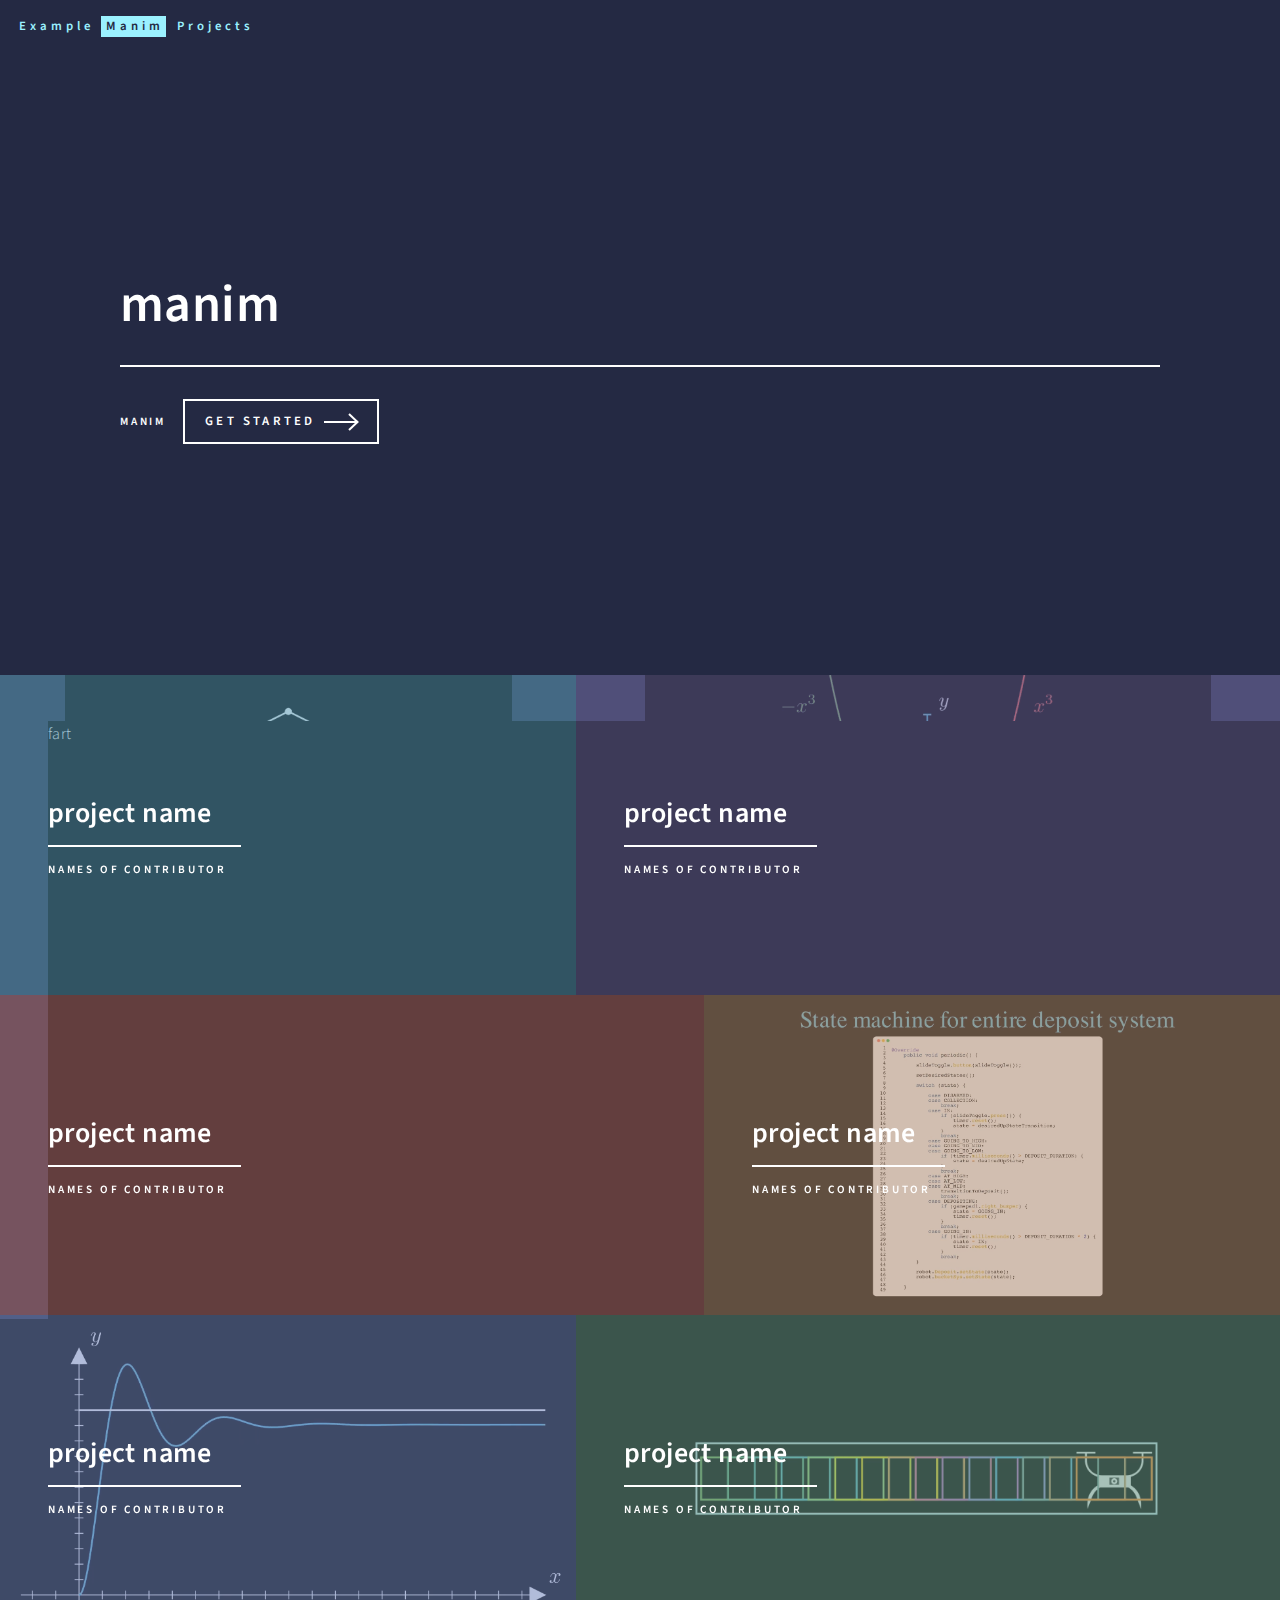
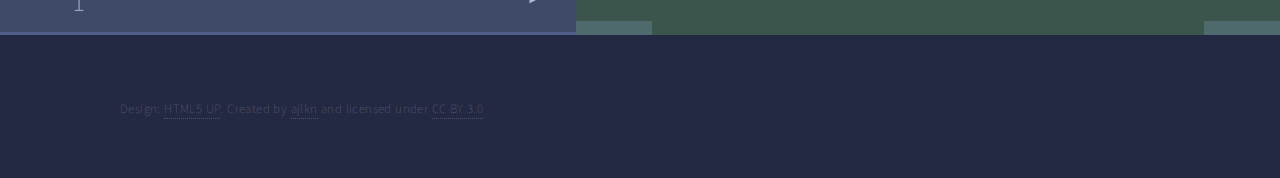
==== commit 6595f2f7: "minor changes" ====
--- a/index.html
+++ b/index.html
@@ -39,7 +39,7 @@
                         </p>
                         <ul class="actions">
                             <li>
-                                <a href="#one" class="button next scrolly"
+                                <a href="#examples" class="button next scrolly"
                                     >Get Started</a
                                 >
                             </li>
@@ -51,9 +51,63 @@
             <!-- Main -->
             <div id="main">
                 <!-- Examples section -->
-                <section id="one" class="tiles">
+                <section id="examples" class="tiles">
                     <article>
-                        asdf
+                        <span class="image">
+                            <img src="images/foxhare.png" alt="" />
+                        </span>
+                        <header class="major">
+                            <h3><a href="landing.html" class="link">project name</a></h3>
+                            <p>names of contributor</p>
+                        </header>
+                    </article>
+                    <article>
+                        <span class="image">
+                            <img src="images/tds.png" alt="" />
+                        </span>
+                        <header class="major">
+                            <h3><a href="landing.html" class="link">project name</a></h3>
+                            <p>names of contributor</p>
+                        </header>
+                    </article>
+                    <article>
+                        <div class="background">
+                            fart
+                        </div>
+                        <span class="image">
+                            <img src="images/triangle.png" alt="" />
+                        </span>
+                        <header class="major">
+                            <h3><a href="landing.html" class="link">project name</a></h3>
+                            <p>names of contributor</p>
+                        </header>
+                    </article>
+                    <article>
+                        <span class="image">
+                            <img src="images/te_control.png" alt="" />
+                        </span>
+                        <header class="major">
+                            <h3><a href="landing.html" class="link">project name</a></h3>
+                            <p>names of contributor</p>
+                        </header>
+                    </article>
+                    <article>
+                        <span class="image">
+                            <img src="images/te_pid.png" alt="" />
+                        </span>
+                        <header class="major">
+                            <h3><a href="landing.html" class="link">project name</a></h3>
+                            <p>names of contributor</p>
+                        </header>
+                    </article>
+                    <article>
+                        <span class="image">
+                            <img src="images/waypoints.png" alt="" />
+                        </span>
+                        <header class="major">
+                            <h3><a href="landing.html" class="link">project name</a></h3>
+                            <p>names of contributor</p>
+                        </header>
                     </article>
                 </section>
             </div>
--- a/assets/css/main.css
+++ b/assets/css/main.css
@@ -2159,6 +2159,14 @@
 	}
 
 /* Image */
+
+
+.background {
+    width: 100%;
+    height:100%;
+    position: fixed;
+    background-color:black;
+}
 
 	.image {
 		border: 0;
@@ -2745,18 +2753,19 @@
 			padding: 4em 4em 2em 4em ;
 			background-position: center;
 			background-repeat: no-repeat;
-			background-size: cover;
+			background-size: contain;
 			cursor: default;
-			height: 40vh;
-			max-height: 40em;
-			min-height: 23em;
+			/* height: auto; */
+			/* max-height: 40em; */
+			min-height: 33em;
+            
 			overflow: hidden;
 			position: relative;
-			width: 40%;
+			width: 45%;
 		}
 
 			.tiles article .image {
-				display: none;
+				display: block;
 			}
 
 			.tiles article header {
@@ -2792,7 +2801,7 @@
 				display: block;
 				height: 100%;
 				left: 0;
-				opacity: 0.85;
+				opacity: 0.4;
 				position: absolute;
 				width: 100%;
 				z-index: 2;
@@ -2827,7 +2836,7 @@
 			}
 
 			.tiles article:nth-child(4n - 1), .tiles article:nth-child(4n - 2) {
-				width: 60%;
+				width: 55%;
 			}
 
 			.tiles article:nth-child(6n - 5):before {
@@ -2859,12 +2868,12 @@
 			.tiles article {
 				padding: 4em 3em 2em 3em ;
 				height: 30vh;
-				max-height: 30em;
+				/* max-height: 30em; */
 				min-height: 20em;
 			}
 
 		}
-
+        
 		@media screen and (max-width: 980px) {
 
 			.tiles article {
@@ -2899,7 +2908,7 @@
 					width: 100% !important;
 				}
 
-		}
+		} 
 
 /* Contact Method */
 
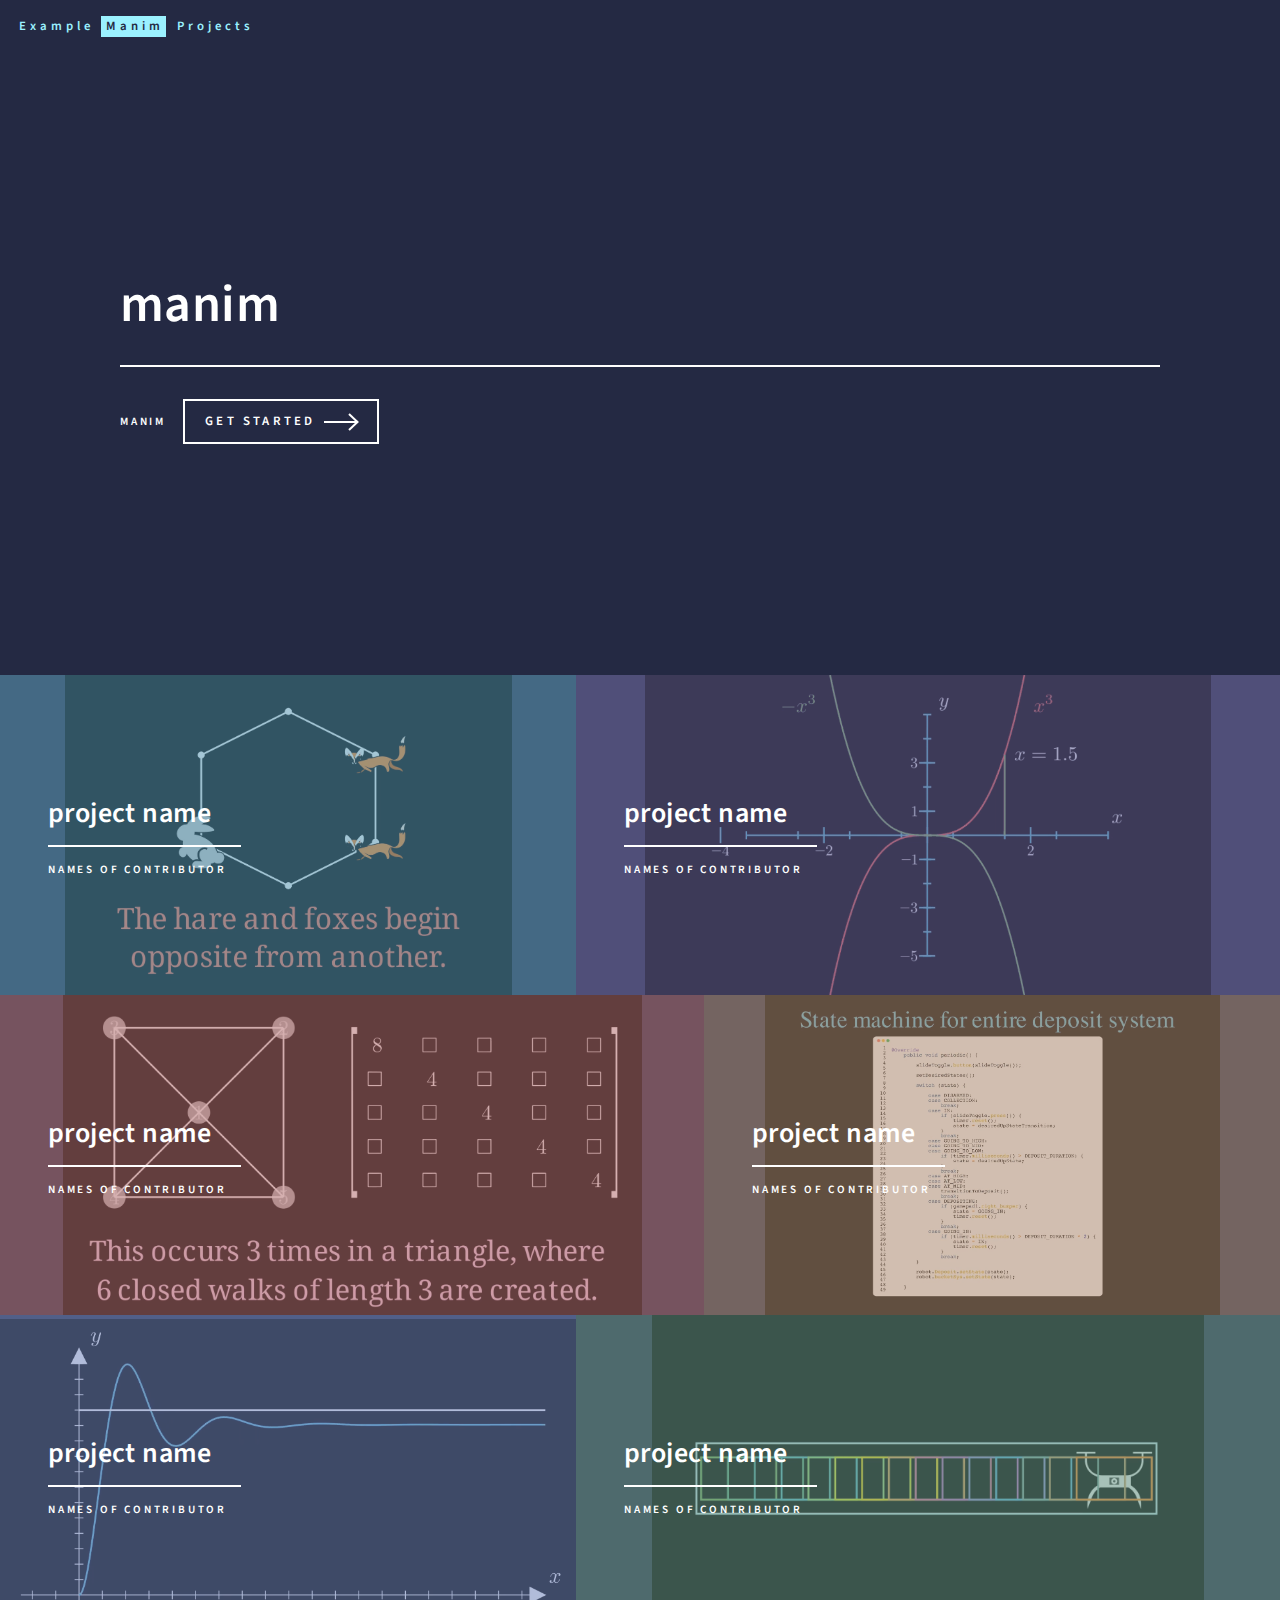
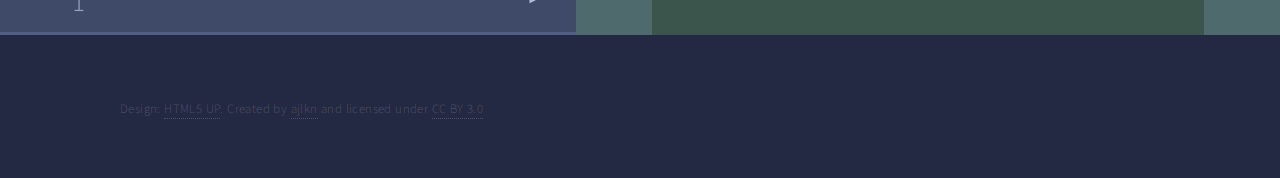
==== commit e2b31415: "Remove background attempt" ====
--- a/index.html
+++ b/index.html
@@ -71,9 +71,6 @@
                         </header>
                     </article>
                     <article>
-                        <div class="background">
-                            fart
-                        </div>
                         <span class="image">
                             <img src="images/triangle.png" alt="" />
                         </span>
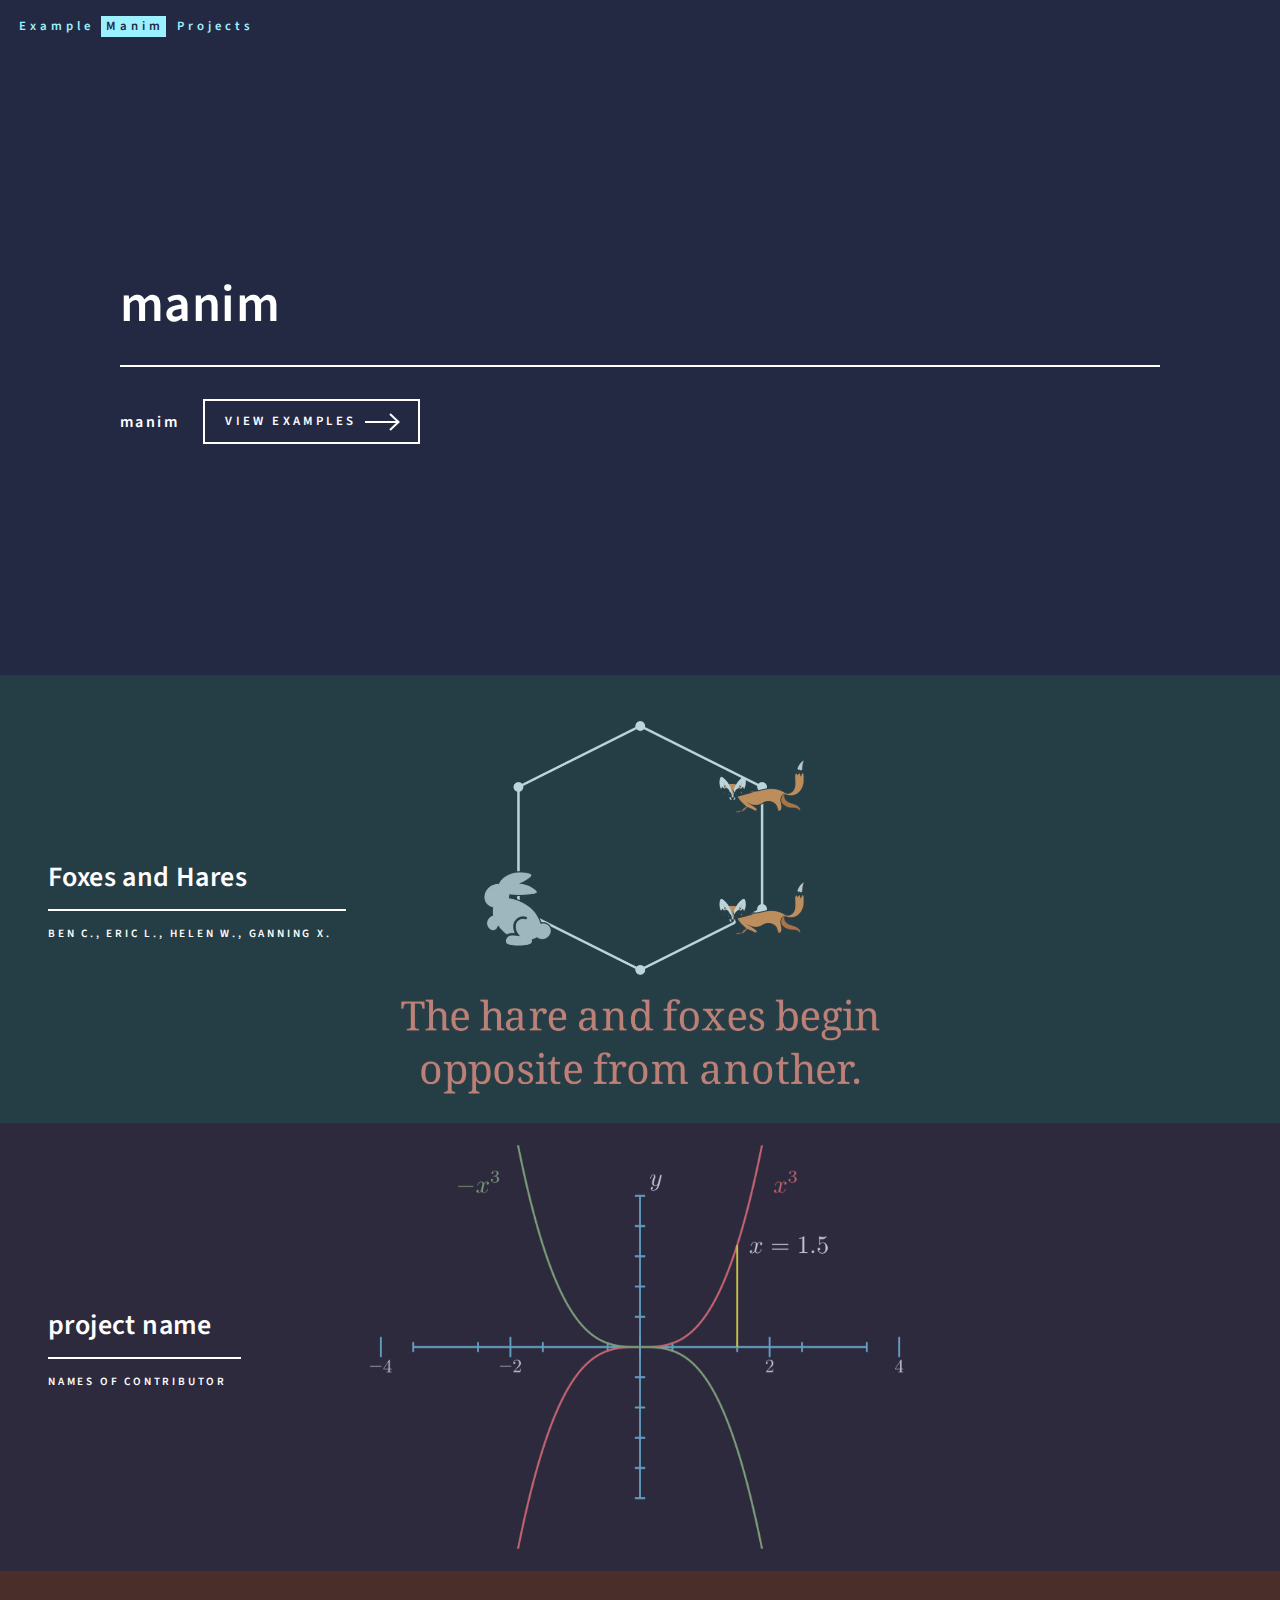
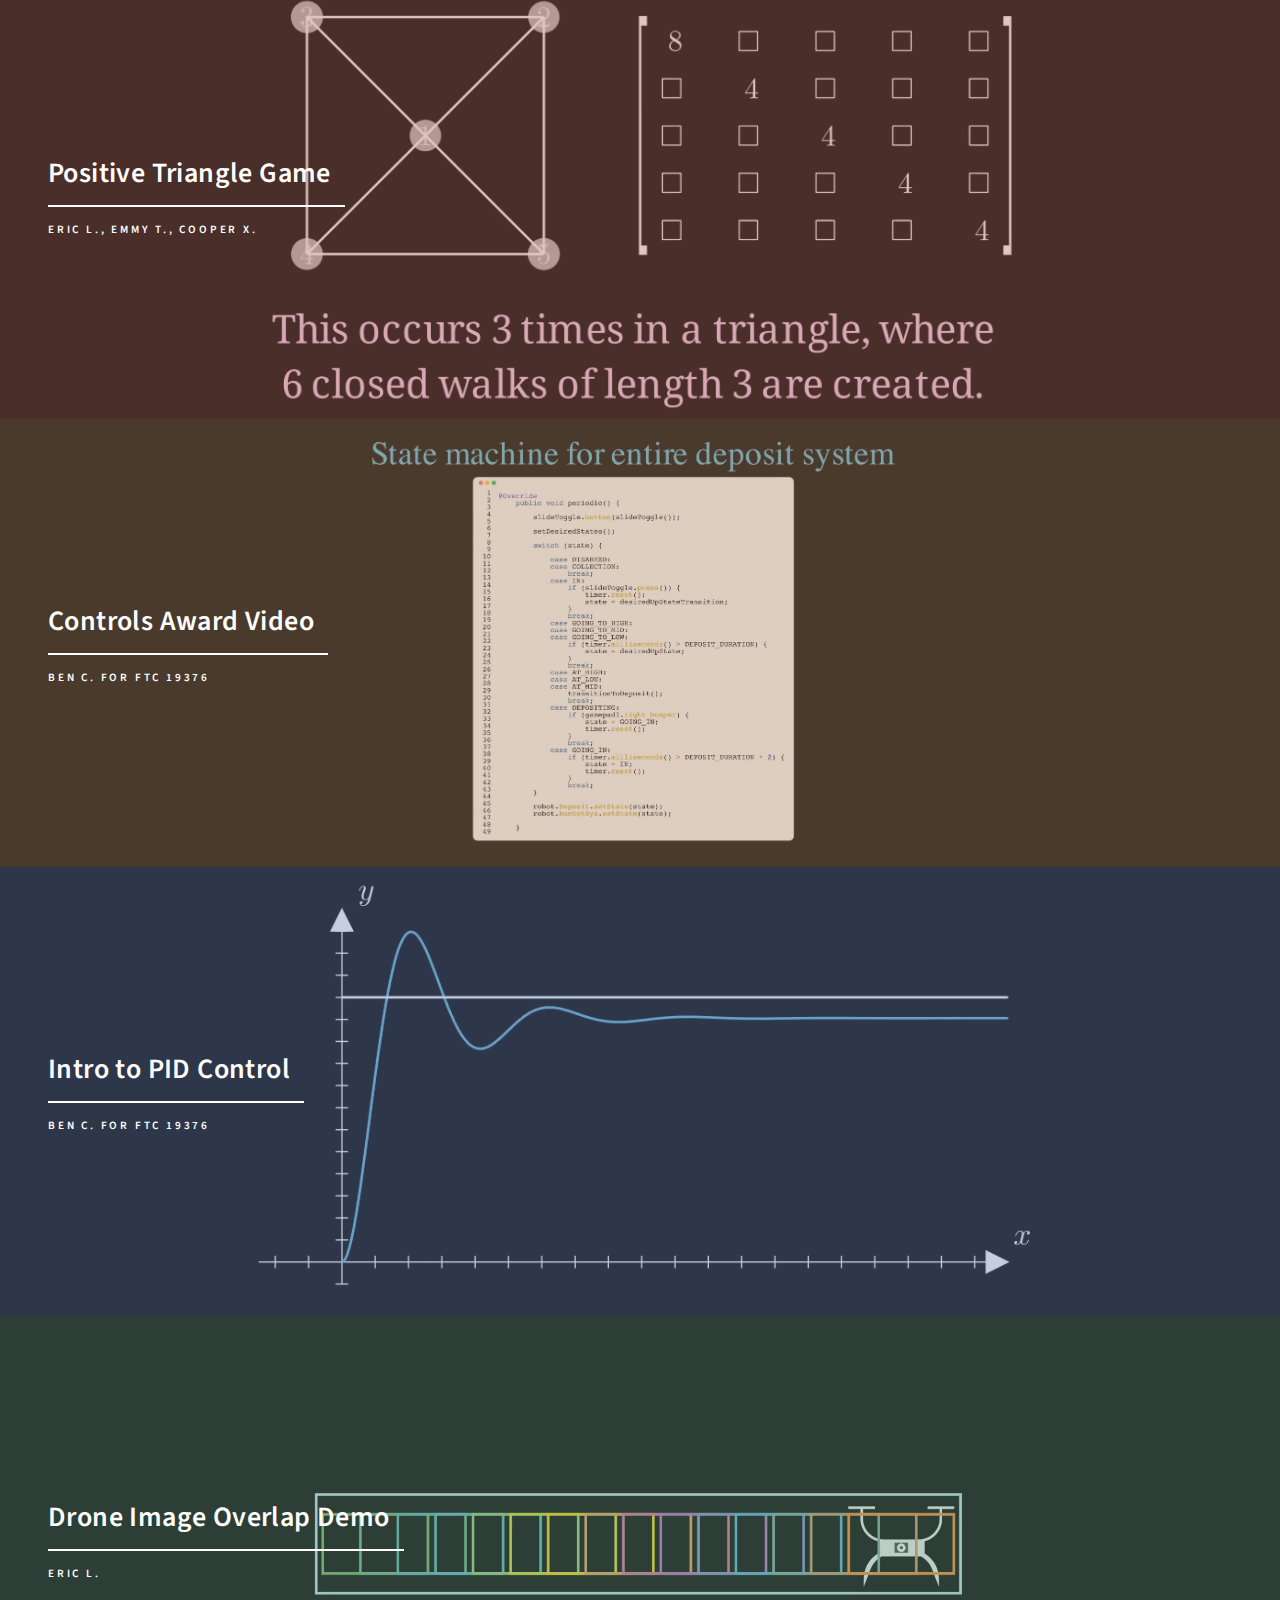
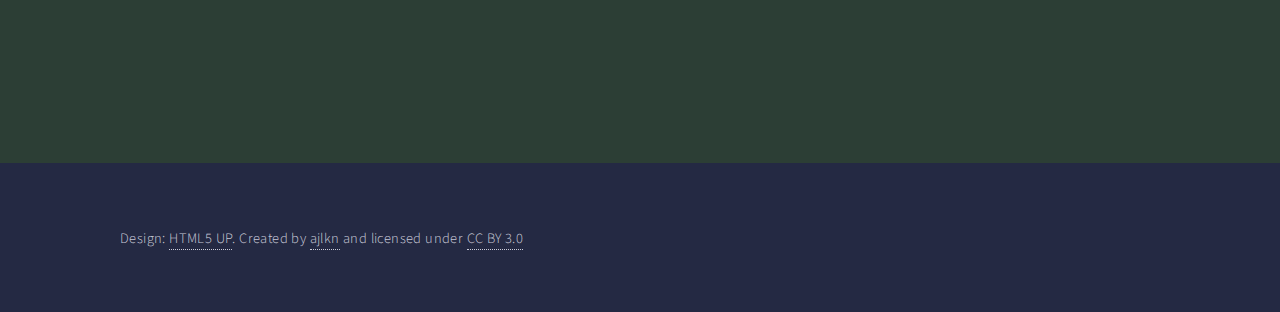
==== commit 333bc236: "Update website" ====
--- a/index.html
+++ b/index.html
@@ -34,13 +34,11 @@
                         <h1>manim</h1>
                     </header>
                     <div class="content">
-                        <p>
-                            manim
-                        </p>
+                        <p>manim</p>
                         <ul class="actions">
                             <li>
                                 <a href="#examples" class="button next scrolly"
-                                    >Get Started</a
+                                    >View Examples</a
                                 >
                             </li>
                         </ul>
@@ -57,8 +55,12 @@
                             <img src="images/foxhare.png" alt="" />
                         </span>
                         <header class="major">
-                            <h3><a href="landing.html" class="link">project name</a></h3>
-                            <p>names of contributor</p>
+                            <h3>
+                                <a href="foxhare.html" class="link"
+                                    >Foxes and Hares</a
+                                >
+                            </h3>
+                            <p>Ben C., Eric L., Helen W., Ganning X.</p>
                         </header>
                     </article>
                     <article>
@@ -66,7 +68,11 @@
                             <img src="images/tds.png" alt="" />
                         </span>
                         <header class="major">
-                            <h3><a href="landing.html" class="link">project name</a></h3>
+                            <h3>
+                                <a href="landing.html" class="link"
+                                    >project name</a
+                                >
+                            </h3>
                             <p>names of contributor</p>
                         </header>
                     </article>
@@ -75,8 +81,12 @@
                             <img src="images/triangle.png" alt="" />
                         </span>
                         <header class="major">
-                            <h3><a href="landing.html" class="link">project name</a></h3>
-                            <p>names of contributor</p>
+                            <h3>
+                                <a href="triangle.html" class="link"
+                                    >Positive Triangle Game</a
+                                >
+                            </h3>
+                            <p>Eric L., Emmy T., Cooper X.</p>
                         </header>
                     </article>
                     <article>
@@ -84,8 +94,12 @@
                             <img src="images/te_control.png" alt="" />
                         </span>
                         <header class="major">
-                            <h3><a href="landing.html" class="link">project name</a></h3>
-                            <p>names of contributor</p>
+                            <h3>
+                                <a href="control.html" class="link"
+                                    >Controls Award Video</a
+                                >
+                            </h3>
+                            <p>Ben C. for FTC 19376</p>
                         </header>
                     </article>
                     <article>
@@ -93,8 +107,12 @@
                             <img src="images/te_pid.png" alt="" />
                         </span>
                         <header class="major">
-                            <h3><a href="landing.html" class="link">project name</a></h3>
-                            <p>names of contributor</p>
+                            <h3>
+                                <a href="pid.html" class="link"
+                                    >Intro to PID Control</a
+                                >
+                            </h3>
+                            <p>Ben C. for FTC 19376</p>
                         </header>
                     </article>
                     <article>
@@ -102,8 +120,12 @@
                             <img src="images/waypoints.png" alt="" />
                         </span>
                         <header class="major">
-                            <h3><a href="landing.html" class="link">project name</a></h3>
-                            <p>names of contributor</p>
+                            <h3>
+                                <a href="waypoints.html" class="link"
+                                    >Drone Image Overlap Demo</a
+                                >
+                            </h3>
+                            <p>Eric L.</p>
                         </header>
                     </article>
                 </section>
--- a/assets/css/main.css
+++ b/assets/css/main.css
@@ -2754,18 +2754,18 @@
 			background-position: center;
 			background-repeat: no-repeat;
 			background-size: contain;
+            background-color: #000;
 			cursor: default;
-			/* height: auto; */
-			/* max-height: 40em; */
-			min-height: 33em;
+			min-height: 32em;
             
 			overflow: hidden;
 			position: relative;
-			width: 45%;
+			width: 100%;
 		}
 
 			.tiles article .image {
 				display: block;
+                margin-left: auto;
 			}
 
 			.tiles article header {
@@ -2801,14 +2801,14 @@
 				display: block;
 				height: 100%;
 				left: 0;
-				opacity: 0.4;
+				opacity: 0.3;
 				position: absolute;
 				width: 100%;
 				z-index: 2;
 			}
 
 			.tiles article:after {
-				background-color: rgba(36, 41, 67, 0.25);
+				background-color: rgba(36, 36, 36, 0.15);
 				content: '';
 				display: block;
 				height: 100%;
@@ -2835,10 +2835,6 @@
 				opacity: 0;
 			}
 
-			.tiles article:nth-child(4n - 1), .tiles article:nth-child(4n - 2) {
-				width: 55%;
-			}
-
 			.tiles article:nth-child(6n - 5):before {
 				background-color: #6fc3df;
 			}
@@ -2867,17 +2863,7 @@
 
 			.tiles article {
 				padding: 4em 3em 2em 3em ;
-				height: 30vh;
-				/* max-height: 30em; */
-				min-height: 20em;
-			}
-
-		}
-        
-		@media screen and (max-width: 980px) {
-
-			.tiles article {
-				width: 50% !important;
+				min-height: 28em;
 			}
 
 		}
@@ -2886,9 +2872,7 @@
 
 			.tiles article {
 				padding: 3em 1.5em 1em 1.5em ;
-				height: 16em;
-				max-height: none;
-				min-height: 0;
+				min-height: 20em;
 			}
 
 				.tiles article h3 {
@@ -3483,10 +3467,10 @@
 				}
 
 				#banner > .inner .content p {
-					font-size: 0.7em;
+					font-size: 1em;
 					font-weight: 600;
-					letter-spacing: 0.25em;
-					text-transform: uppercase;
+					letter-spacing: 0.15em;
+					/* text-transform: uppercase; */
 				}
 
 		#banner.major {
@@ -3717,14 +3701,14 @@
 /* Footer */
 
 	#footer .copyright {
-		font-size: 0.8em;
+		font-size: 0.9em;
 		list-style: none;
 		padding-left: 0;
 	}
 
 		#footer .copyright li {
 			border-left: solid 1px rgba(212, 212, 255, 0.1);
-			color: rgba(244, 244, 255, 0.2);
+			color: rgba(244, 244, 255, 0.8);
 			display: inline-block;
 			line-height: 1;
 			margin-left: 1em;
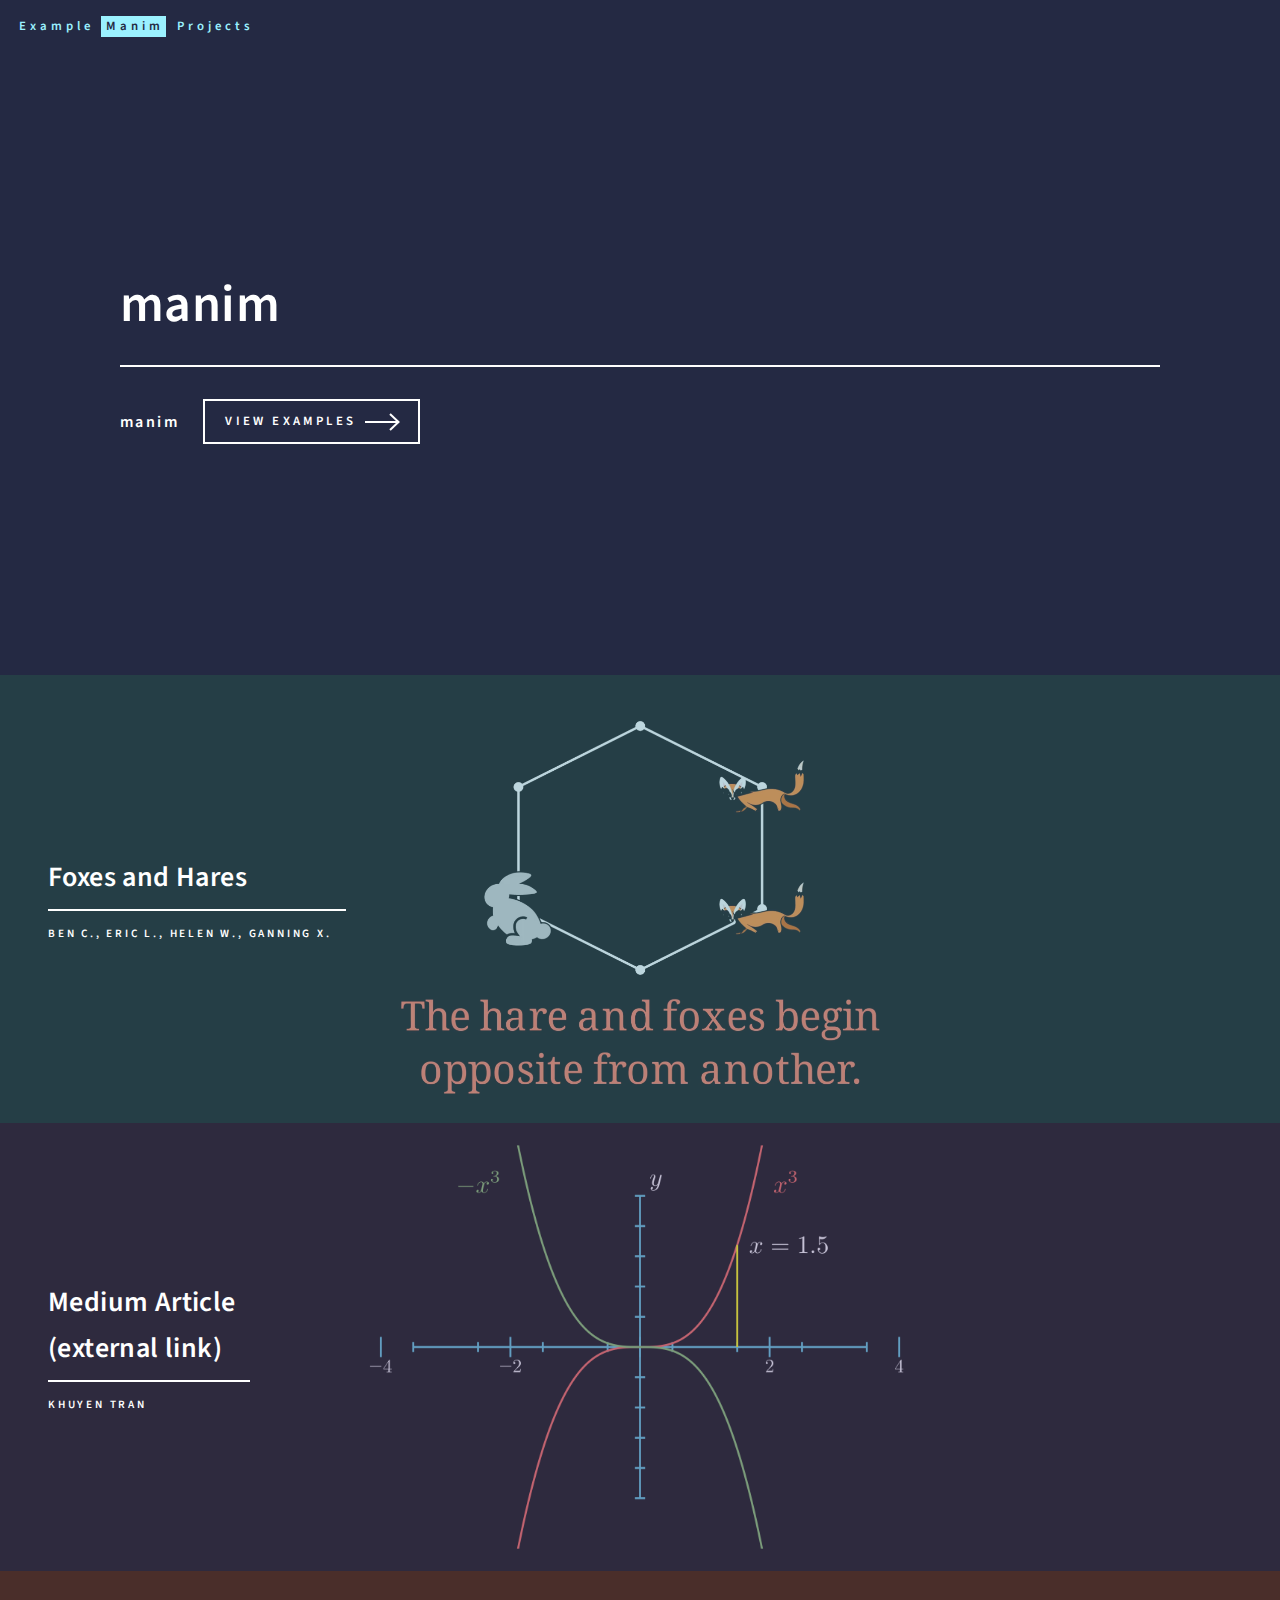
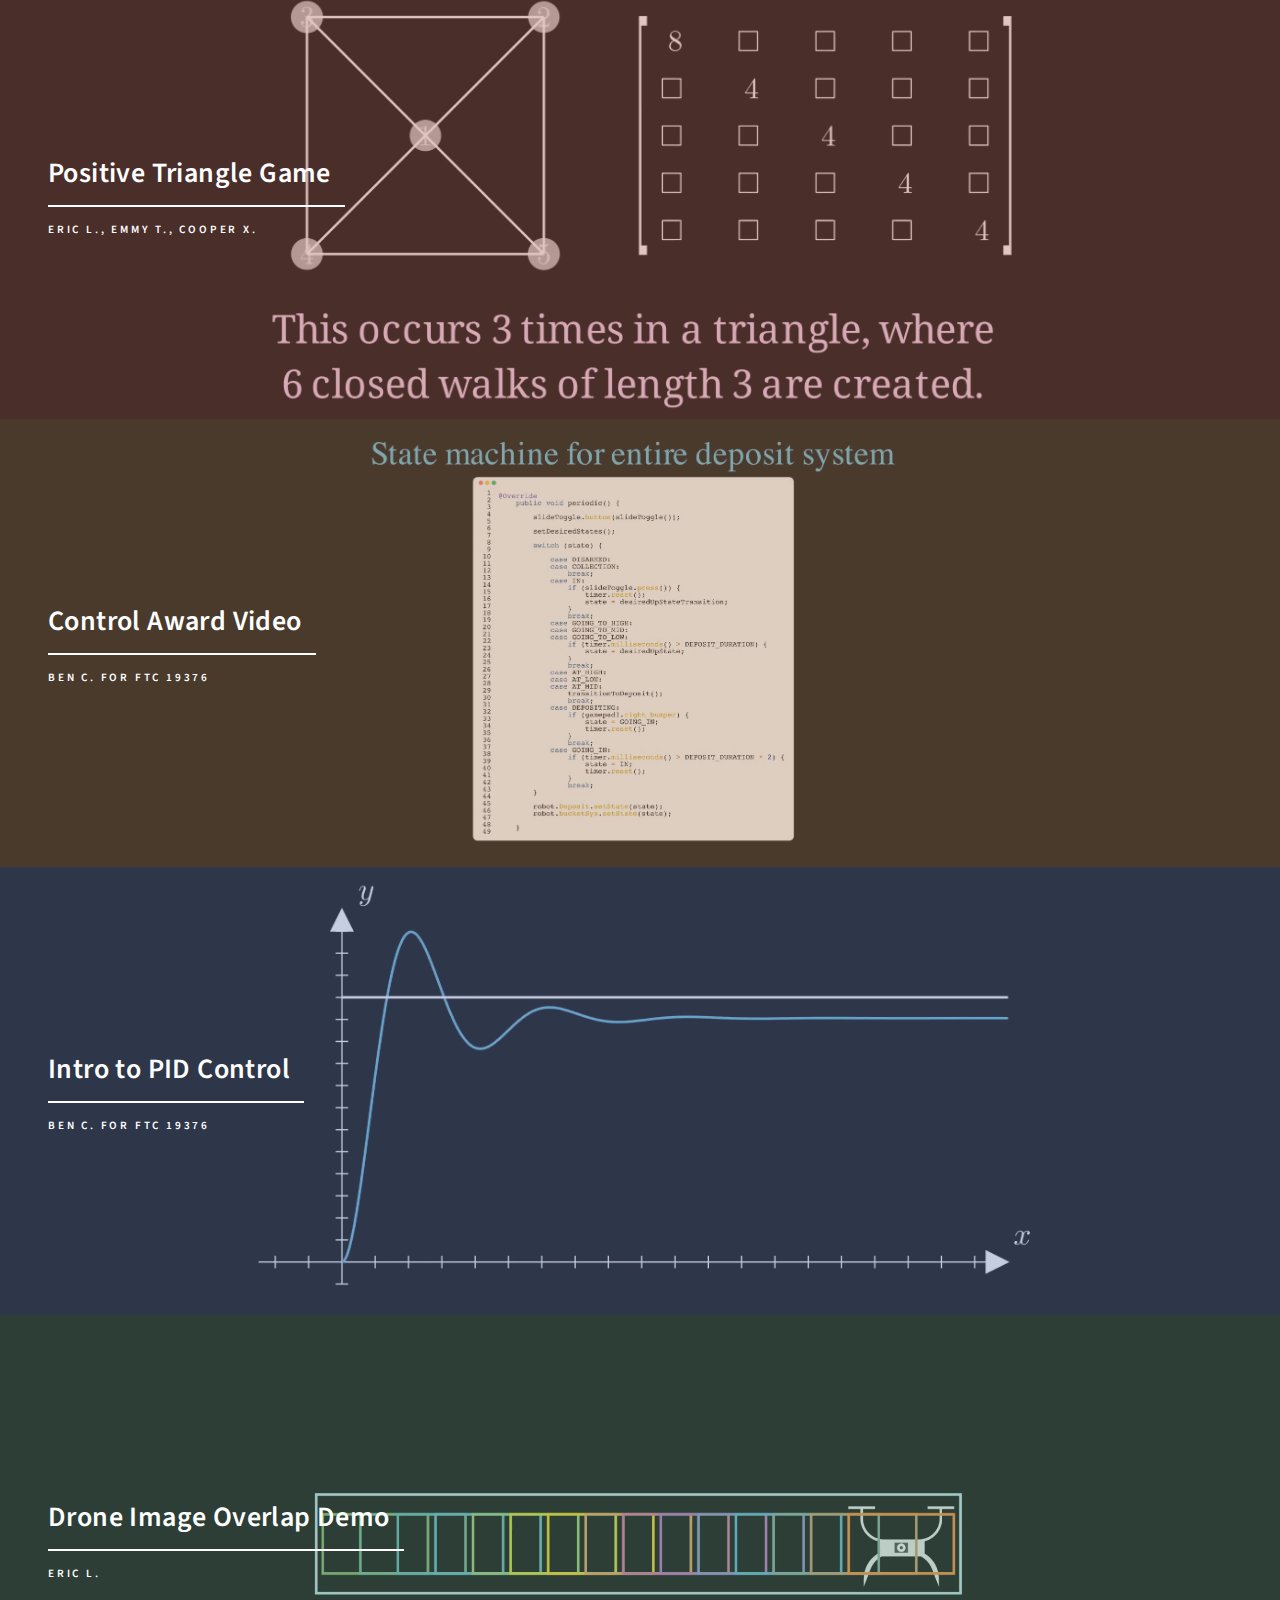
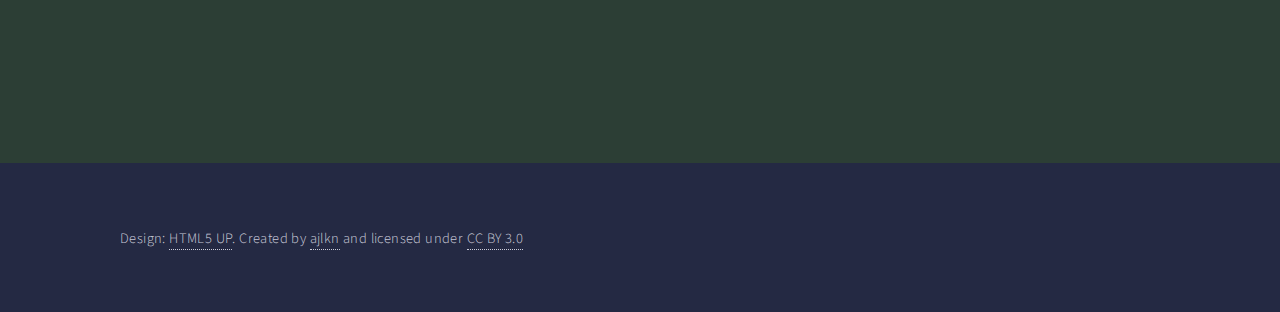
==== commit 14d23327: "Add website" ====
--- a/index.html
+++ b/index.html
@@ -69,11 +69,11 @@
                         </span>
                         <header class="major">
                             <h3>
-                                <a href="landing.html" class="link"
-                                    >project name</a
+                                <a href="https://towardsdatascience.com/how-to-create-mathematical-animations-like-3blue1brown-using-python-f571fb9da3d1" class="link"
+                                    >Medium Article<br>(external link)</a
                                 >
                             </h3>
-                            <p>names of contributor</p>
+                            <p>Khuyen Tran</p>
                         </header>
                     </article>
                     <article>
@@ -96,7 +96,7 @@
                         <header class="major">
                             <h3>
                                 <a href="control.html" class="link"
-                                    >Controls Award Video</a
+                                    >Control Award Video</a
                                 >
                             </h3>
                             <p>Ben C. for FTC 19376</p>
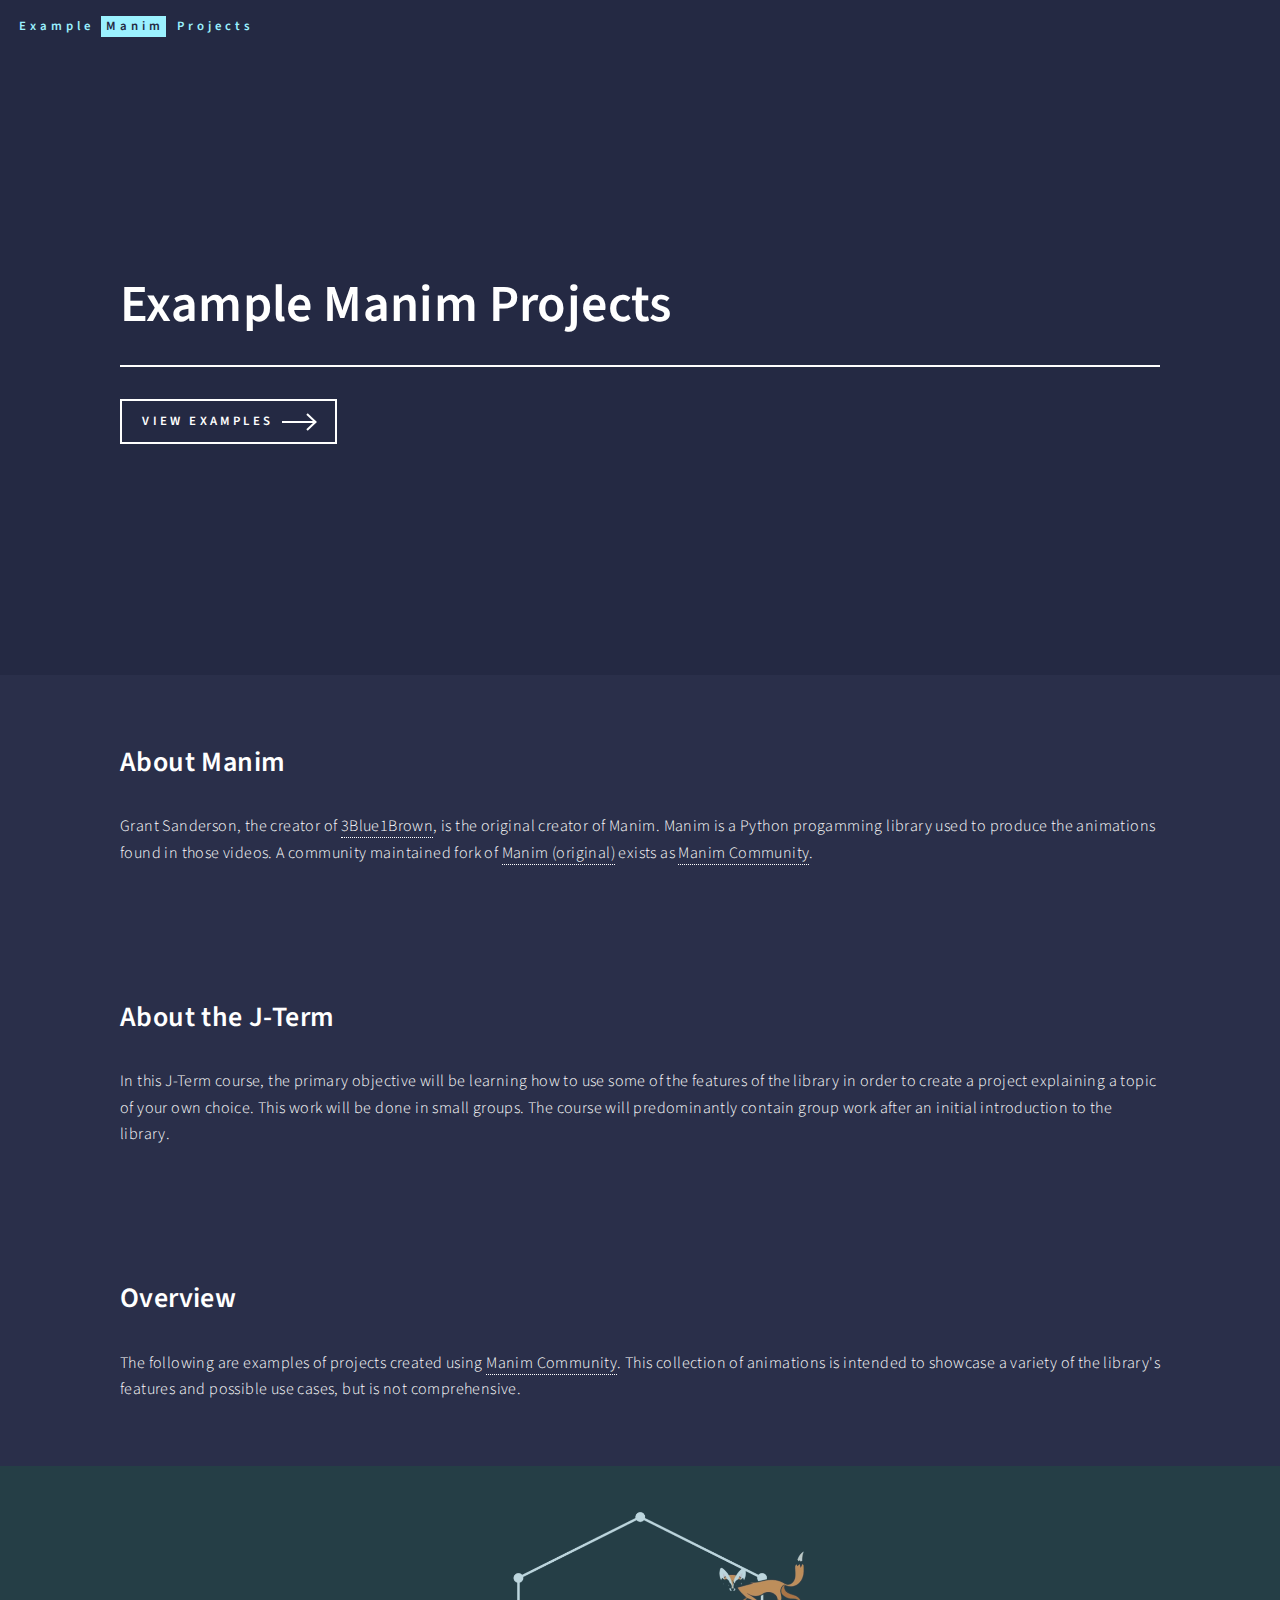
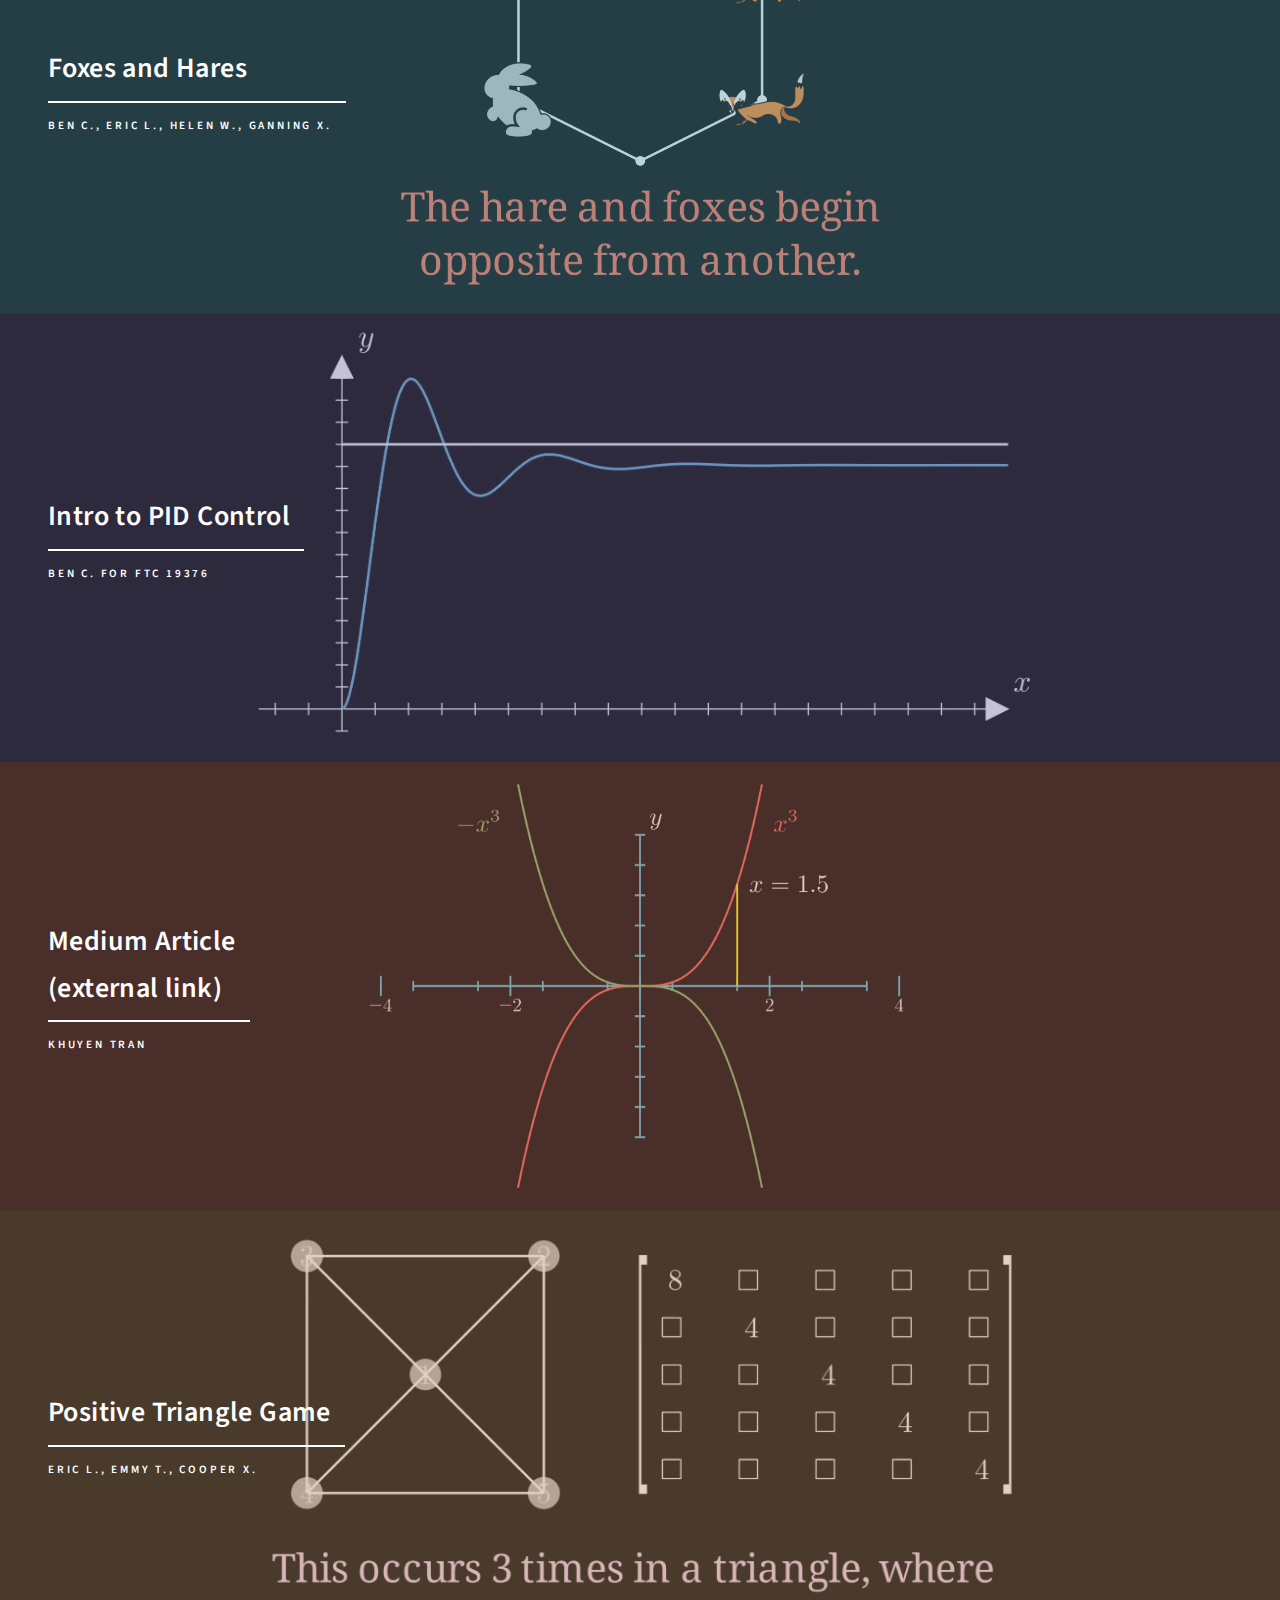
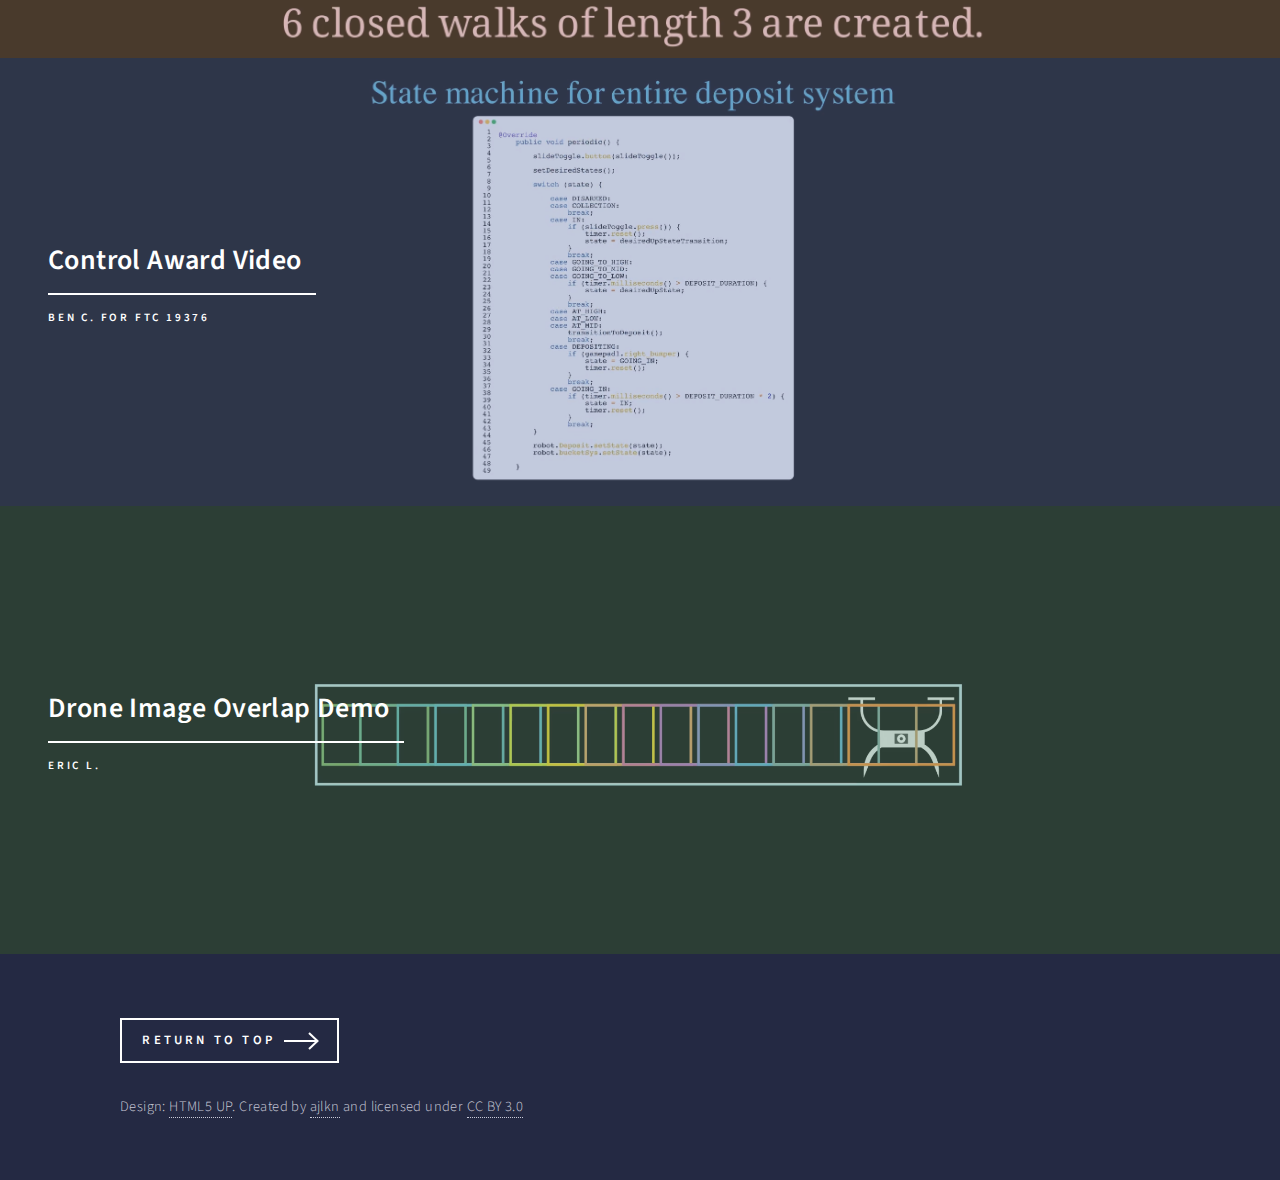
==== commit 5eb6735e: "Minor changes" ====
--- a/index.html
+++ b/index.html
@@ -31,15 +31,14 @@
             <section id="banner" class="major">
                 <div class="inner">
                     <header class="major">
-                        <h1>manim</h1>
+                        <h1>Example Manim Projects</h1>
                     </header>
                     <div class="content">
-                        <p>manim</p>
                         <ul class="actions">
                             <li>
-                                <a href="#examples" class="button next scrolly"
-                                    >View Examples</a
-                                >
+                                <a href="#examples" class="button next scrolly">
+                                    View Examples
+                                </a>
                             </li>
                         </ul>
                     </div>
@@ -48,6 +47,54 @@
 
             <!-- Main -->
             <div id="main">
+                <!-- Info section -->
+                <section id="one">
+                    <div class="inner">
+                        <header class="minor">
+                            <h2>About Manim</h2>
+                        </header>
+                        <p>
+                            Grant Sanderson, the creator of
+                            <a href="https://3blue1brown.com">3Blue1Brown</a>,
+                            is the original creator of Manim. Manim is a Python
+                            progamming library used to produce the animations
+                            found in those videos. A community maintained fork
+                            of
+                            <a href="https://github.com/3b1b/manim"
+                                >Manim (original)</a
+                            >
+                            exists as
+                            <a href="https://manim.community">Manim Community</a
+                            >.
+                        </p>
+                    </div>
+                    <div class="inner">
+                        <header class="minor">
+                            <h2>About the J-Term</h2>
+                        </header>
+                        <p>
+                            In this J-Term course, the primary objective will be
+                            learning how to use some of the features of the
+                            library in order to create a project explaining a
+                            topic of your own choice. This work will be done in
+                            small groups. The course will predominantly contain
+                            group work after an initial introduction to the
+                            library.
+                        </p>
+                    </div>
+                    <div class="inner">
+                        <header class="minor">
+                            <h2>Overview</h2>
+                        </header>
+                        <p>
+                            The following are examples of projects created using
+                            <a href="https://manim.community">Manim Community</a
+                            >. This collection of animations is intended to
+                            showcase a variety of the library's features and
+                            possible use cases, but is not comprehensive.
+                        </p>
+                    </div>
+                </section>
                 <!-- Examples section -->
                 <section id="examples" class="tiles">
                     <article>
@@ -65,12 +112,27 @@
                     </article>
                     <article>
                         <span class="image">
+                            <img src="images/te_pid.png" alt="" />
+                        </span>
+                        <header class="major">
+                            <h3>
+                                <a href="pid.html" class="link"
+                                    >Intro to PID Control</a
+                                >
+                            </h3>
+                            <p>Ben C. for FTC 19376</p>
+                        </header>
+                    </article>
+                    <article>
+                        <span class="image">
                             <img src="images/tds.png" alt="" />
                         </span>
                         <header class="major">
                             <h3>
-                                <a href="https://towardsdatascience.com/how-to-create-mathematical-animations-like-3blue1brown-using-python-f571fb9da3d1" class="link"
-                                    >Medium Article<br>(external link)</a
+                                <a
+                                    href="https://towardsdatascience.com/how-to-create-mathematical-animations-like-3blue1brown-using-python-f571fb9da3d1"
+                                    class="link"
+                                    >Medium Article<br />(external link)</a
                                 >
                             </h3>
                             <p>Khuyen Tran</p>
@@ -97,19 +159,6 @@
                             <h3>
                                 <a href="control.html" class="link"
                                     >Control Award Video</a
-                                >
-                            </h3>
-                            <p>Ben C. for FTC 19376</p>
-                        </header>
-                    </article>
-                    <article>
-                        <span class="image">
-                            <img src="images/te_pid.png" alt="" />
-                        </span>
-                        <header class="major">
-                            <h3>
-                                <a href="pid.html" class="link"
-                                    >Intro to PID Control</a
                                 >
                             </h3>
                             <p>Ben C. for FTC 19376</p>
@@ -134,6 +183,13 @@
             <!-- Footer -->
             <footer id="footer">
                 <div class="inner">
+                    <ul class="actions">
+                        <li>
+                            <a href="#banner" class="button next scrolly">
+                                Return to Top
+                            </a>
+                        </li>
+                    </ul>
                     <ul class="copyright">
                         <li>
                             Design: <a href="https://html5up.net">HTML5 UP</a>.
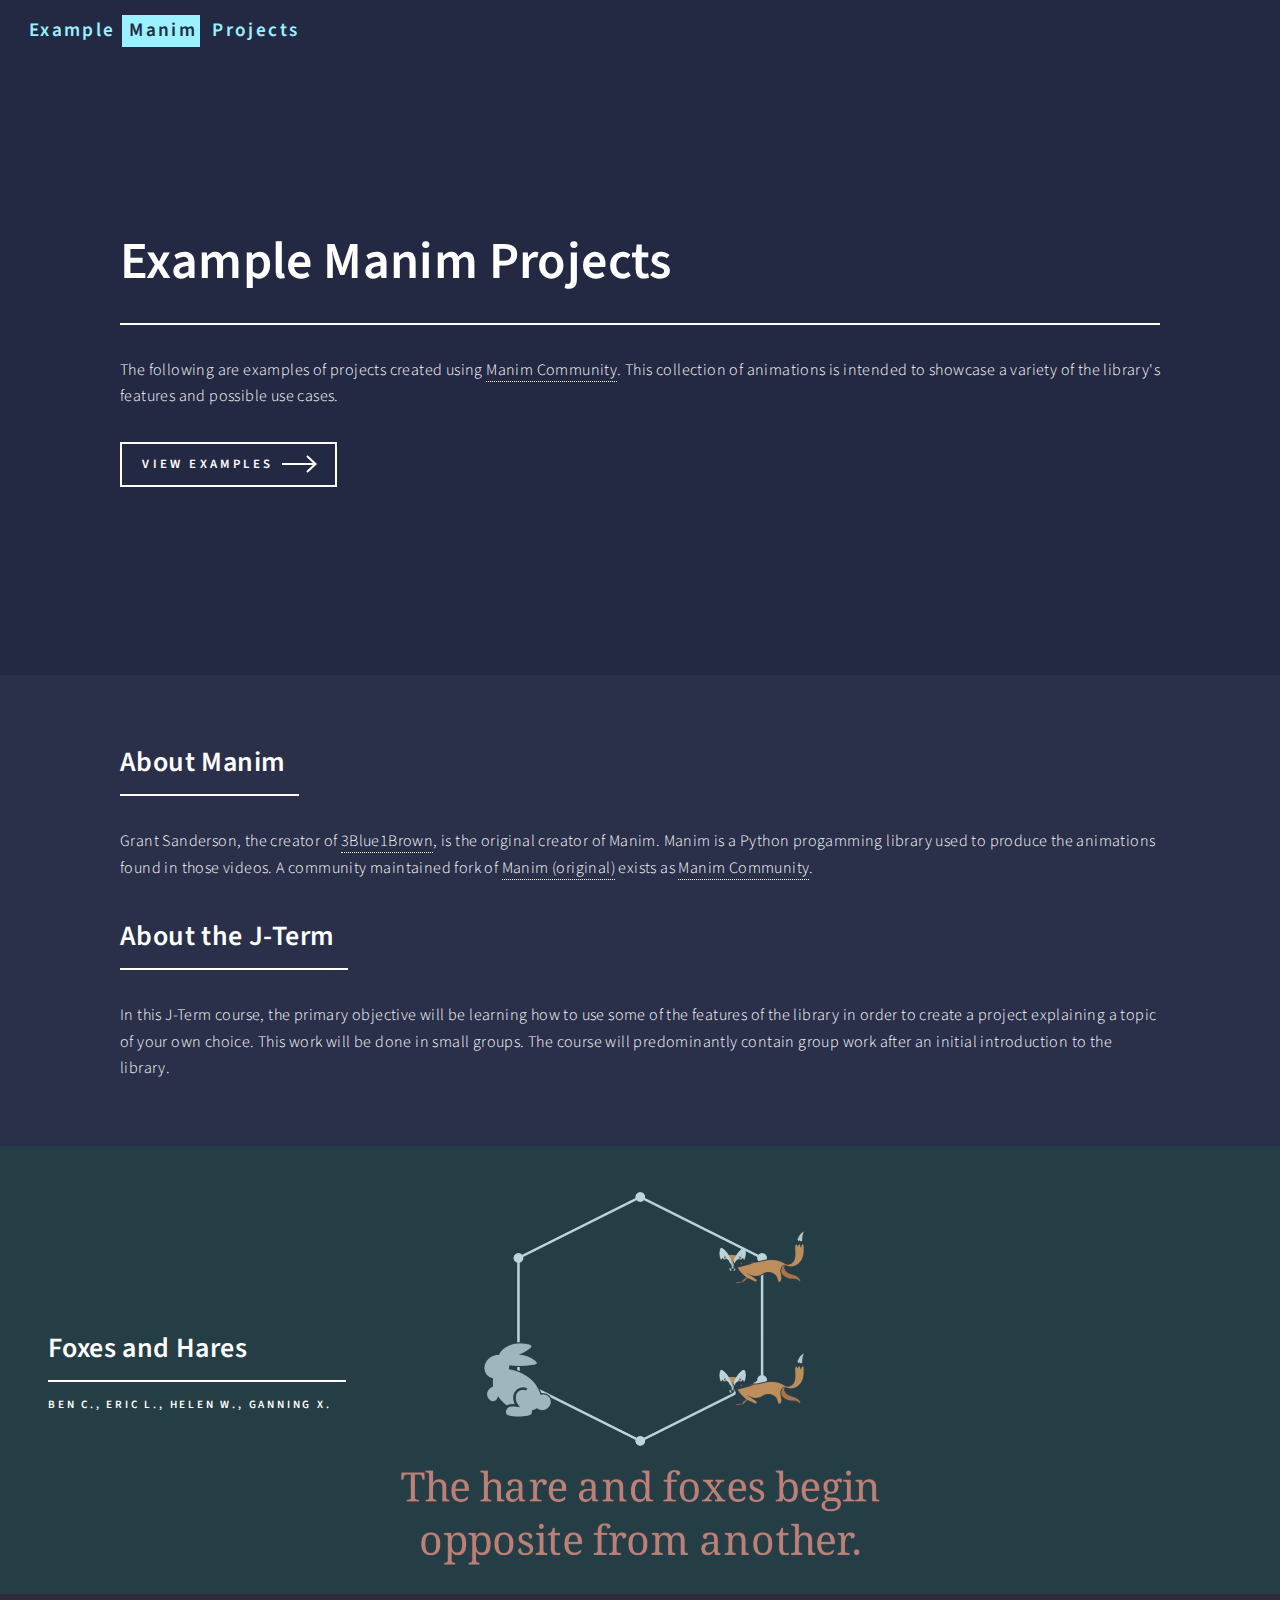
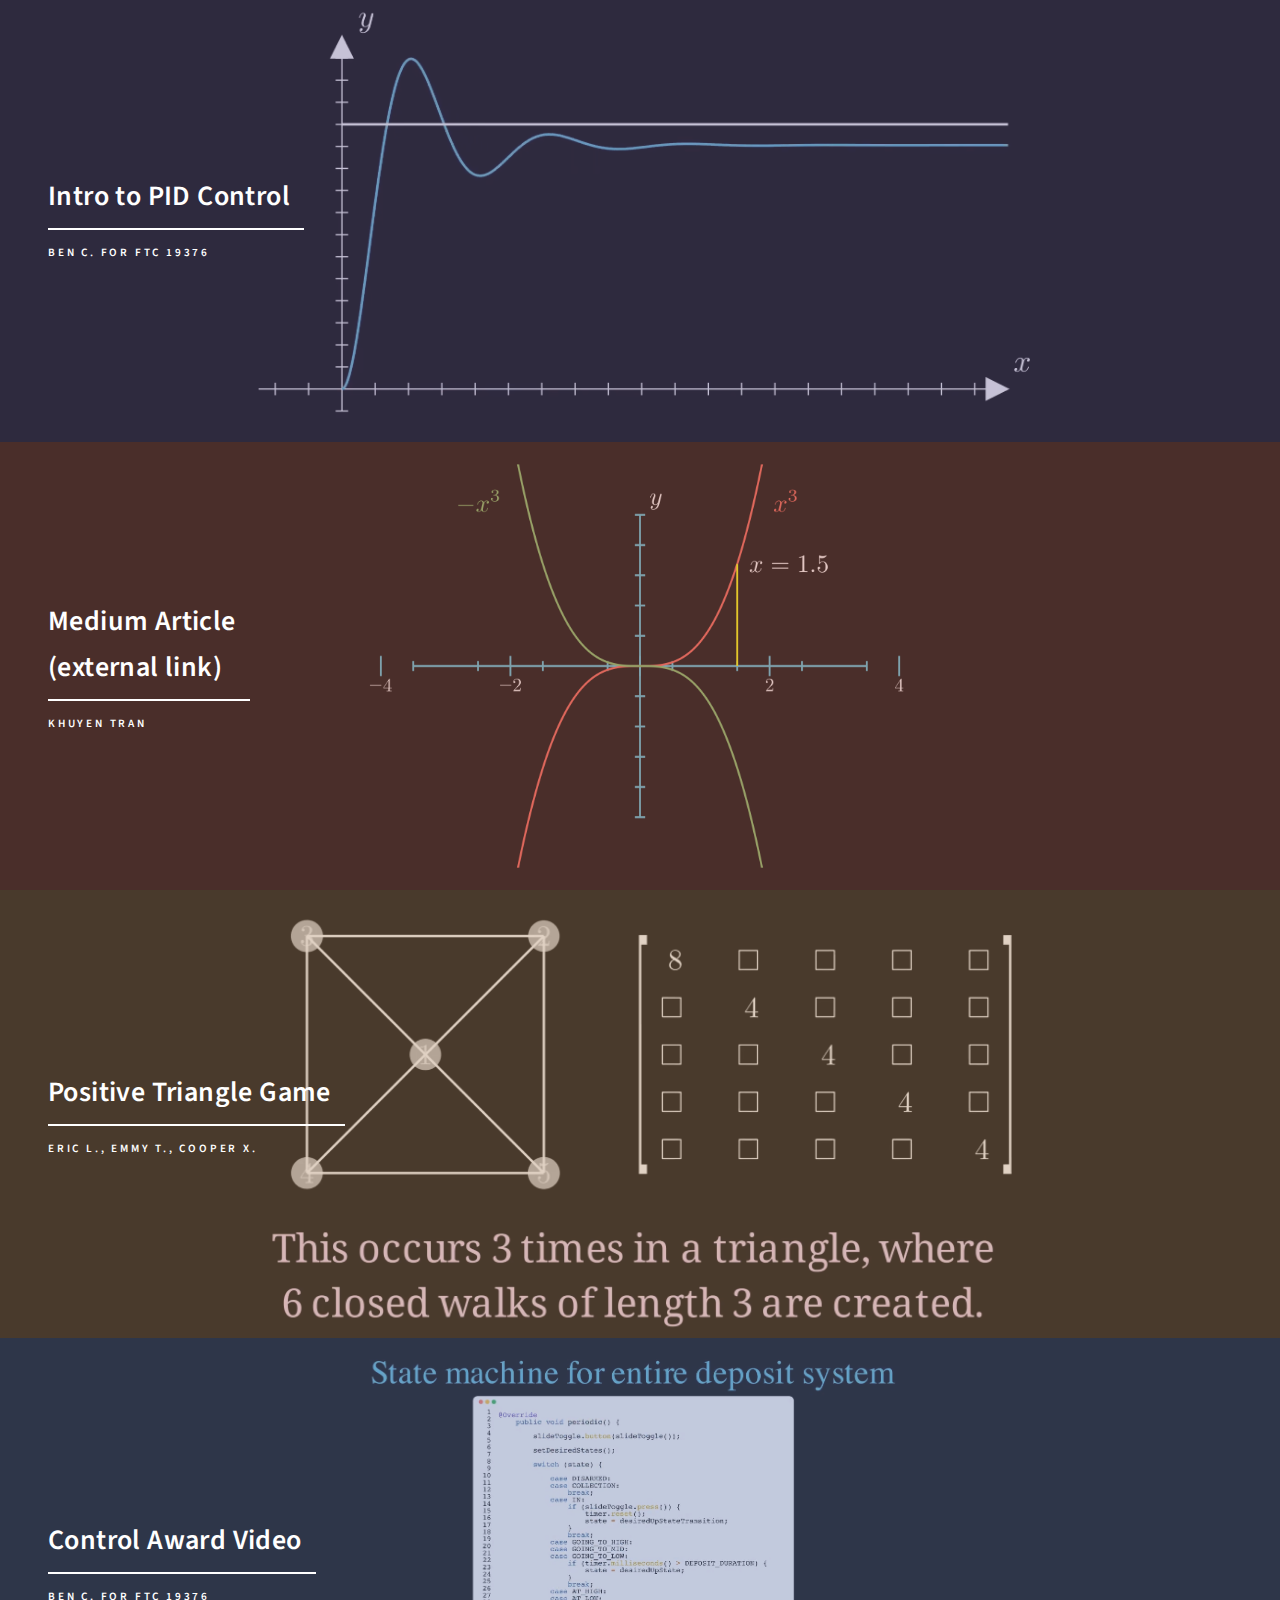
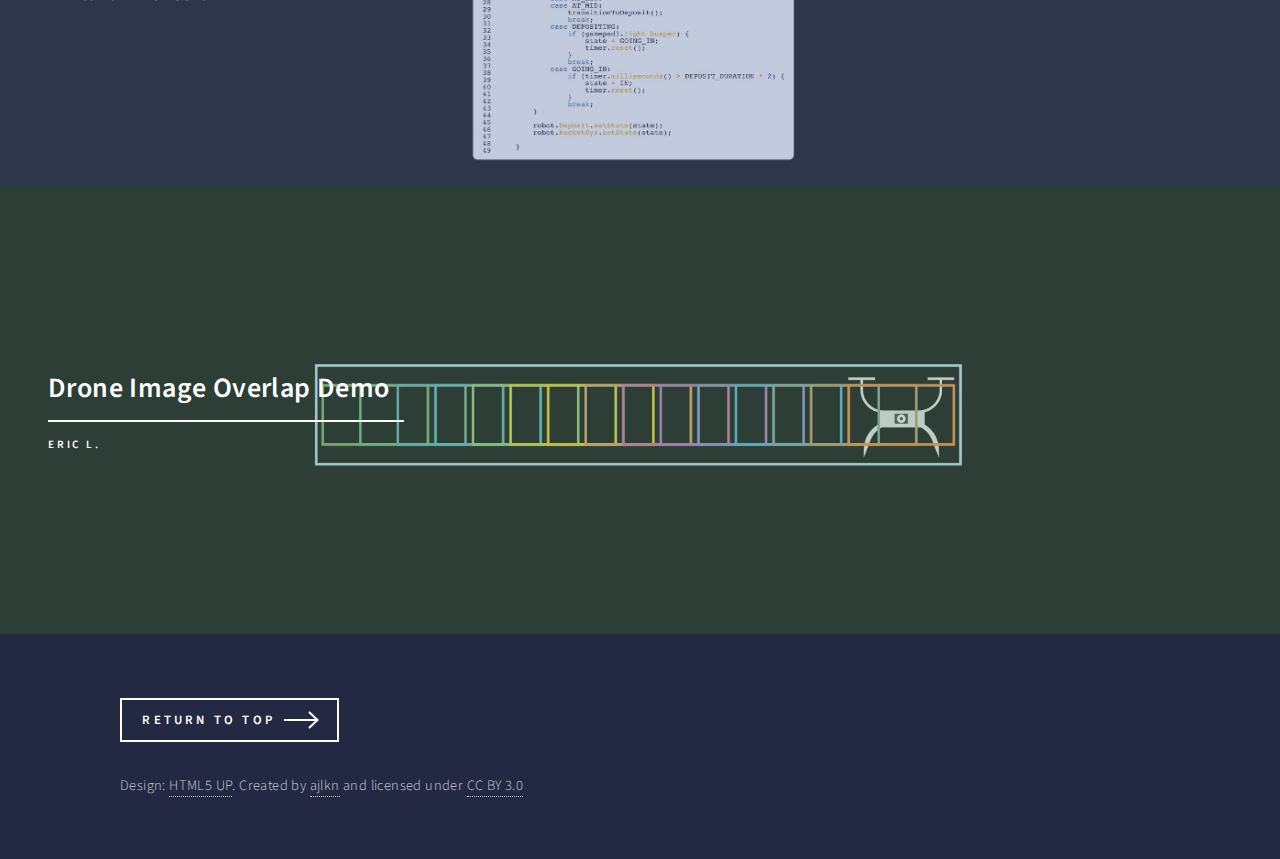
==== commit 8600900b: "Fix text of area" ====
--- a/index.html
+++ b/index.html
@@ -33,6 +33,13 @@
                     <header class="major">
                         <h1>Example Manim Projects</h1>
                     </header>
+                    <p>
+                        The following are examples of projects created using
+                        <a href="https://manim.community">Manim Community</a>.
+                        This collection of animations is intended to showcase a
+                        variety of the library's features and possible use
+                        cases.
+                    </p>
                     <div class="content">
                         <ul class="actions">
                             <li>
@@ -50,7 +57,7 @@
                 <!-- Info section -->
                 <section id="one">
                     <div class="inner">
-                        <header class="minor">
+                        <header class="major">
                             <h2>About Manim</h2>
                         </header>
                         <p>
@@ -67,9 +74,7 @@
                             <a href="https://manim.community">Manim Community</a
                             >.
                         </p>
-                    </div>
-                    <div class="inner">
-                        <header class="minor">
+                        <header class="major">
                             <h2>About the J-Term</h2>
                         </header>
                         <p>
@@ -80,18 +85,6 @@
                             small groups. The course will predominantly contain
                             group work after an initial introduction to the
                             library.
-                        </p>
-                    </div>
-                    <div class="inner">
-                        <header class="minor">
-                            <h2>Overview</h2>
-                        </header>
-                        <p>
-                            The following are examples of projects created using
-                            <a href="https://manim.community">Manim Community</a
-                            >. This collection of animations is intended to
-                            showcase a variety of the library's features and
-                            possible use cases, but is not comprehensive.
                         </p>
                     </div>
                 </section>
--- a/assets/css/main.css
+++ b/assets/css/main.css
@@ -3111,10 +3111,10 @@
 		box-shadow: 0 0 0.25em 0 rgba(0, 0, 0, 0.15);
 		cursor: default;
 		font-weight: 600;
-		height: 3.25em;
+		height: 3.75em;
 		left: 0;
-		letter-spacing: 0.25em;
-		line-height: 3.25em;
+		letter-spacing: 0.15em;
+		line-height: 3.75em;
 		margin: 0;
 		position: fixed;
 		/* text-transform: uppercase; */
@@ -3126,7 +3126,7 @@
 		#header .logo {
 			border: 0;
 			display: inline-block;
-			font-size: 0.8em;
+			font-size: 1.2em;
 			height: inherit;
 			line-height: inherit;
 			padding: 0 1.5em;
@@ -3200,7 +3200,7 @@
 						position: absolute;
 						right: 1.5em;
 						top: 0;
-						vertical-align: middle;
+						/* vertical-align: middle; */
 						width: 24px;
 					}
 
@@ -3252,23 +3252,23 @@
 		}
 
 			#header.alt.style1 .logo strong {
-				color: #6fc3df;
+				color: #275f72;
 			}
 
 			#header.alt.style2 .logo strong {
-				color: #8d82c4;
+				color: #3f337e;
 			}
 
 			#header.alt.style3 .logo strong {
-				color: #ec8d81;
+				color: #8a3131;
 			}
 
 			#header.alt.style4 .logo strong {
-				color: #e7b788;
+				color: #1d6623;
 			}
 
 			#header.alt.style5 .logo strong {
-				color: #8ea9e8;
+				color: #345299;
 			}
 
 			#header.alt.style6 .logo strong {
@@ -3484,23 +3484,23 @@
 			}
 
 		#banner.style1:after {
-			background-color: #6fc3df;
+			background-color: #275f72;
 		}
 
 		#banner.style2:after {
-			background-color: #8d82c4;
+			background-color: #3f337e;
 		}
 
 		#banner.style3:after {
-			background-color: #ec8d81;
+			background-color: #8a3131;
 		}
 
 		#banner.style4:after {
-			background-color: #e7b788;
+			background-color: #1d6623;
 		}
 
 		#banner.style5:after {
-			background-color: #8ea9e8;
+			background-color: #345299;
 		}
 
 		#banner.style6:after {
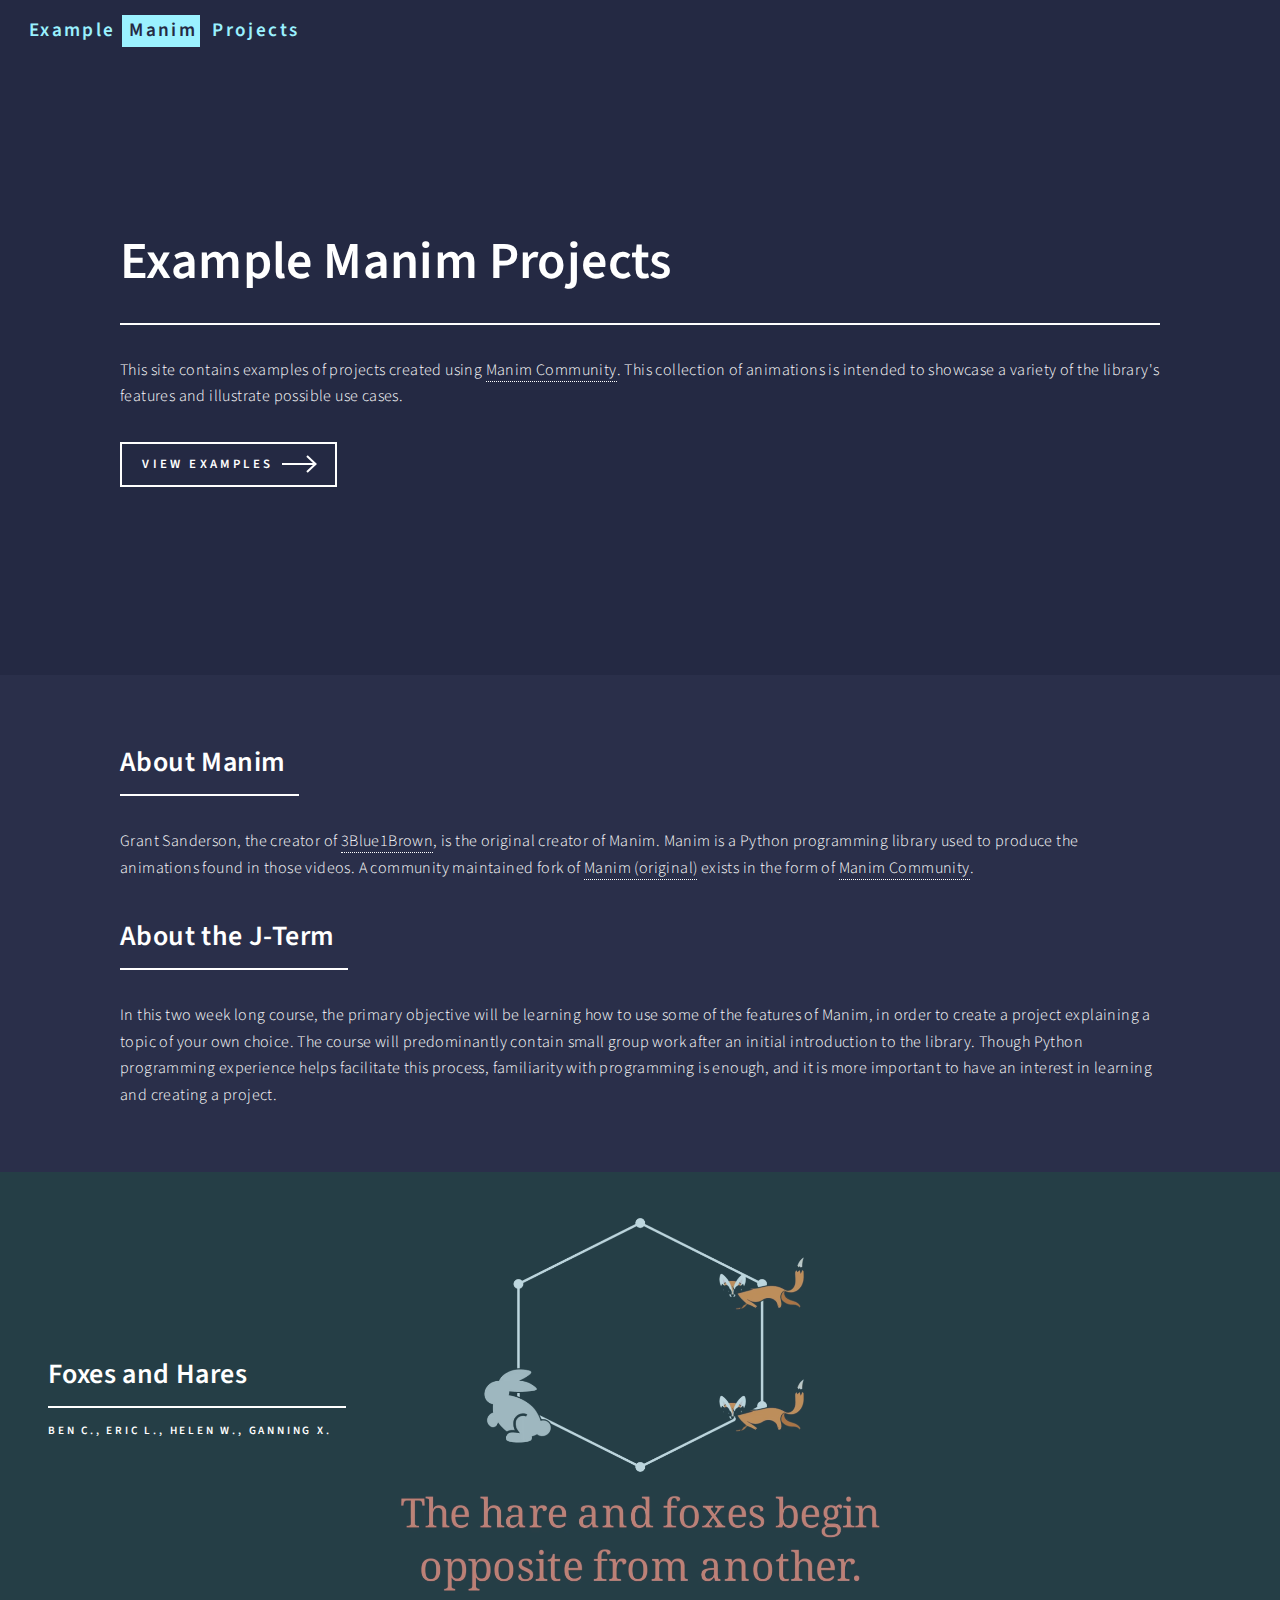
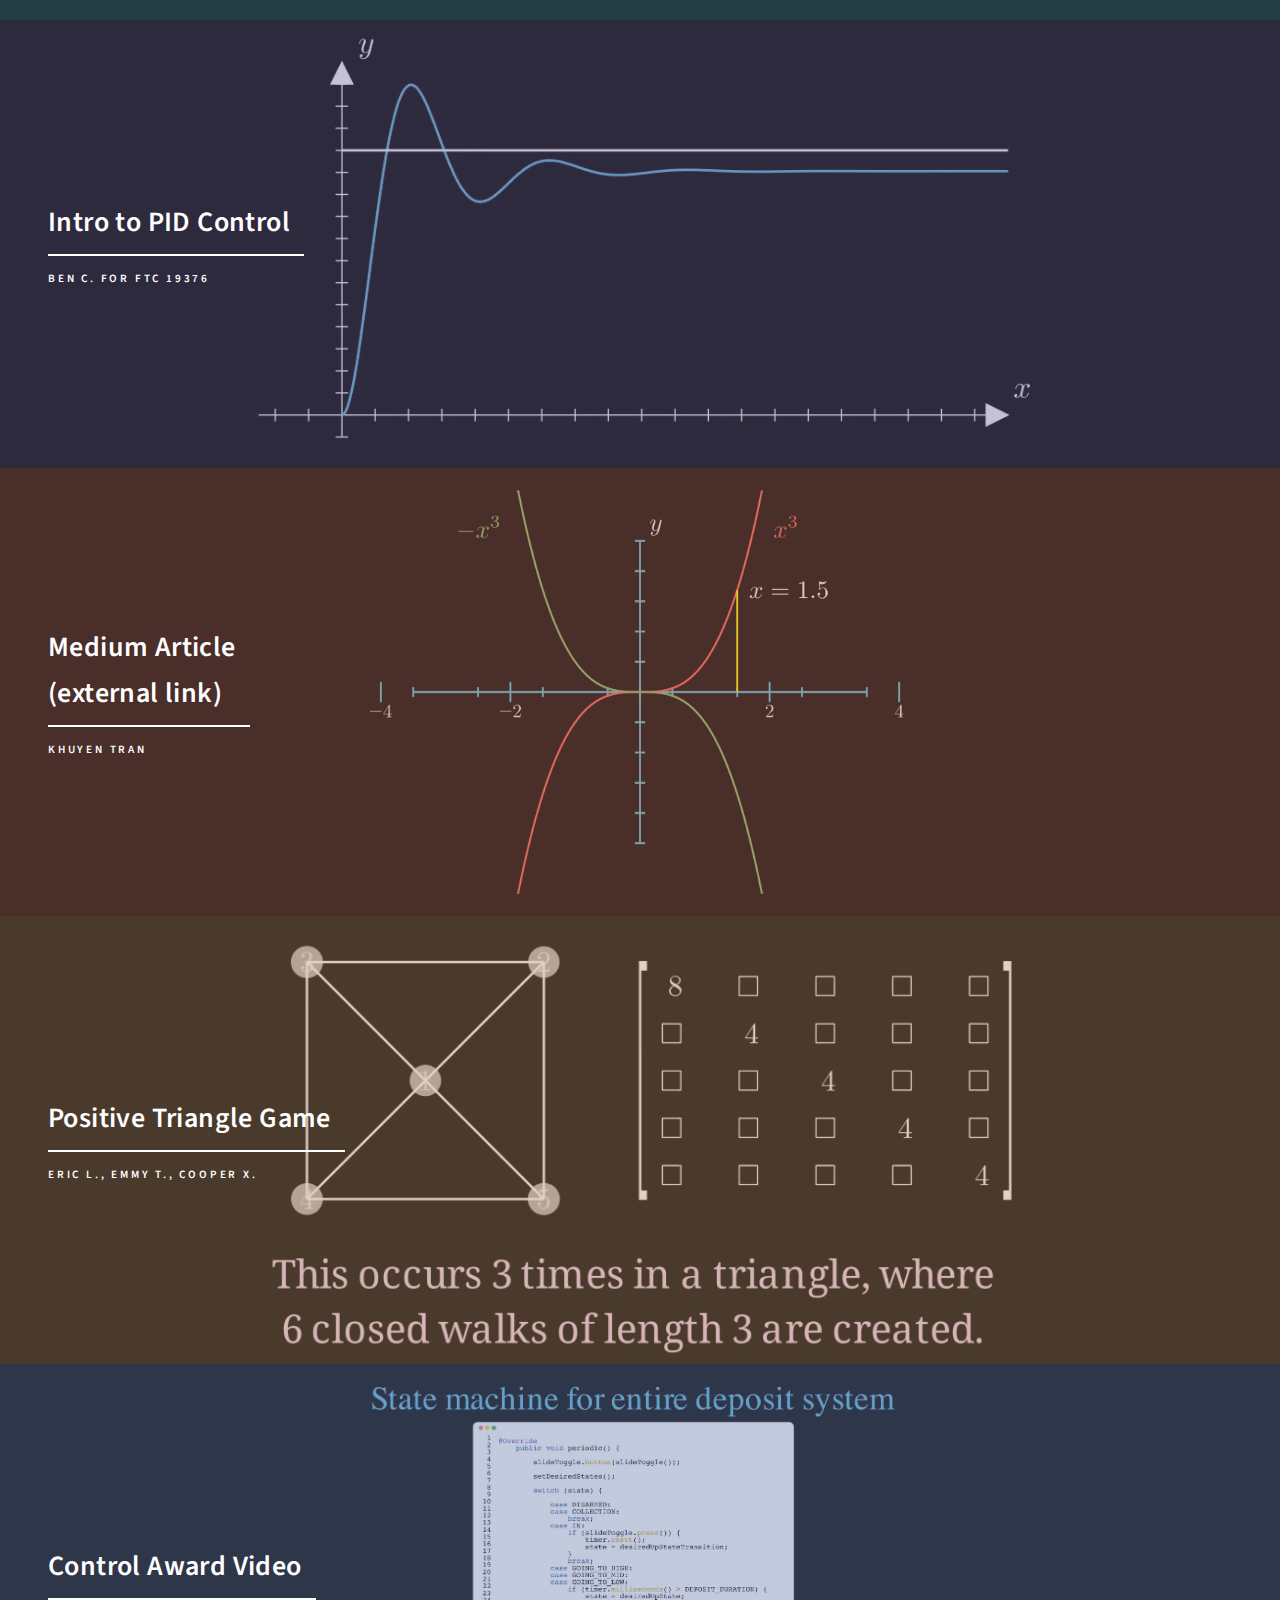
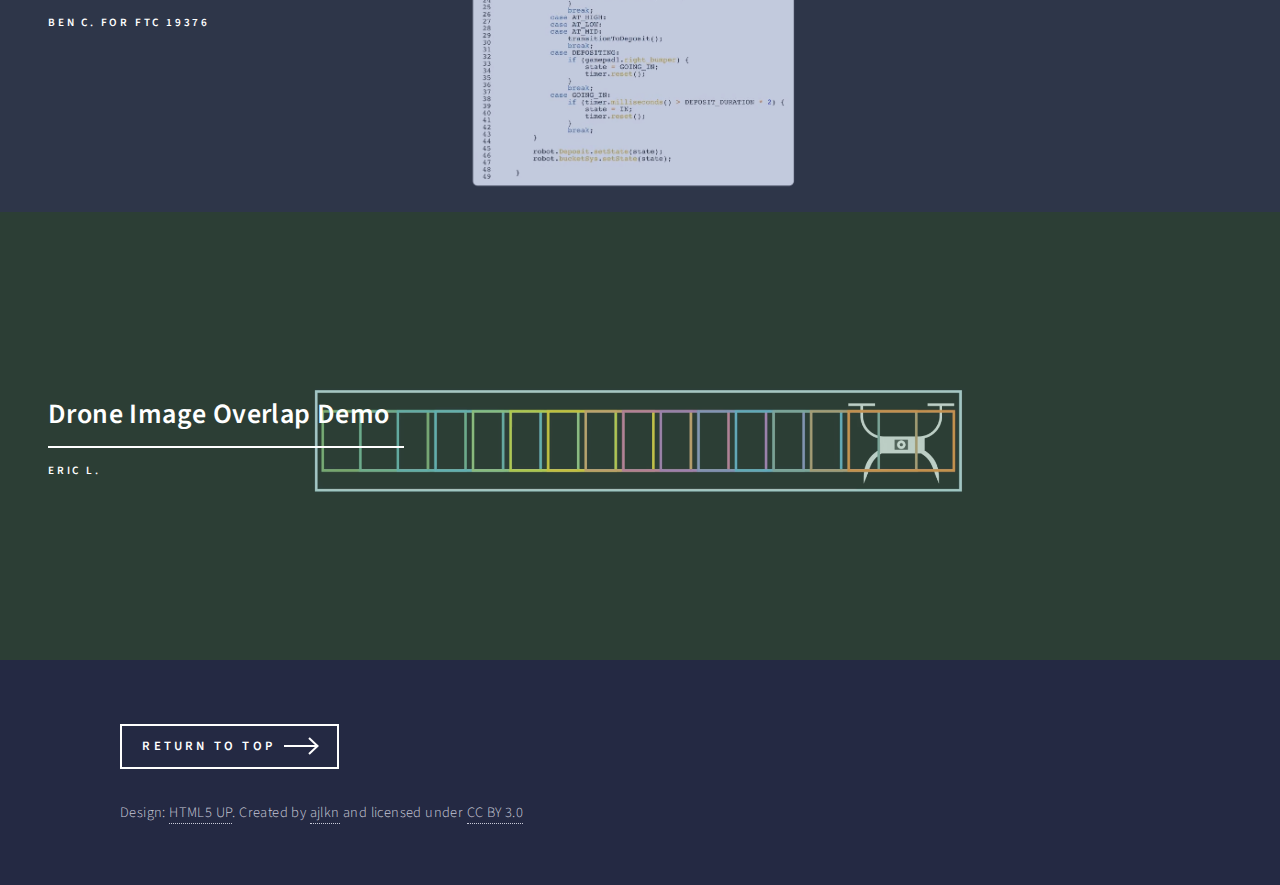
==== commit b2572fd6: "Fix spelling and grammar" ====
--- a/index.html
+++ b/index.html
@@ -34,11 +34,11 @@
                         <h1>Example Manim Projects</h1>
                     </header>
                     <p>
-                        The following are examples of projects created using
+                        This site contains examples of projects created using
                         <a href="https://manim.community">Manim Community</a>.
                         This collection of animations is intended to showcase a
-                        variety of the library's features and possible use
-                        cases.
+                        variety of the library's features and illustrate
+                        possible use cases.
                     </p>
                     <div class="content">
                         <ul class="actions">
@@ -64,13 +64,13 @@
                             Grant Sanderson, the creator of
                             <a href="https://3blue1brown.com">3Blue1Brown</a>,
                             is the original creator of Manim. Manim is a Python
-                            progamming library used to produce the animations
+                            programming library used to produce the animations
                             found in those videos. A community maintained fork
                             of
                             <a href="https://github.com/3b1b/manim"
                                 >Manim (original)</a
                             >
-                            exists as
+                            exists in the form of
                             <a href="https://manim.community">Manim Community</a
                             >.
                         </p>
@@ -78,13 +78,16 @@
                             <h2>About the J-Term</h2>
                         </header>
                         <p>
-                            In this J-Term course, the primary objective will be
-                            learning how to use some of the features of the
-                            library in order to create a project explaining a
-                            topic of your own choice. This work will be done in
-                            small groups. The course will predominantly contain
-                            group work after an initial introduction to the
-                            library.
+                            In this two week long course, the primary objective
+                            will be learning how to use some of the features of
+                            Manim, in order to create a project explaining a
+                            topic of your own choice. The course will
+                            predominantly contain small group work after an
+                            initial introduction to the library. Though Python
+                            programming experience helps facilitate this
+                            process, familiarity with programming is enough, and
+                            it is more important to have an interest in learning
+                            and creating a project.
                         </p>
                     </div>
                 </section>
